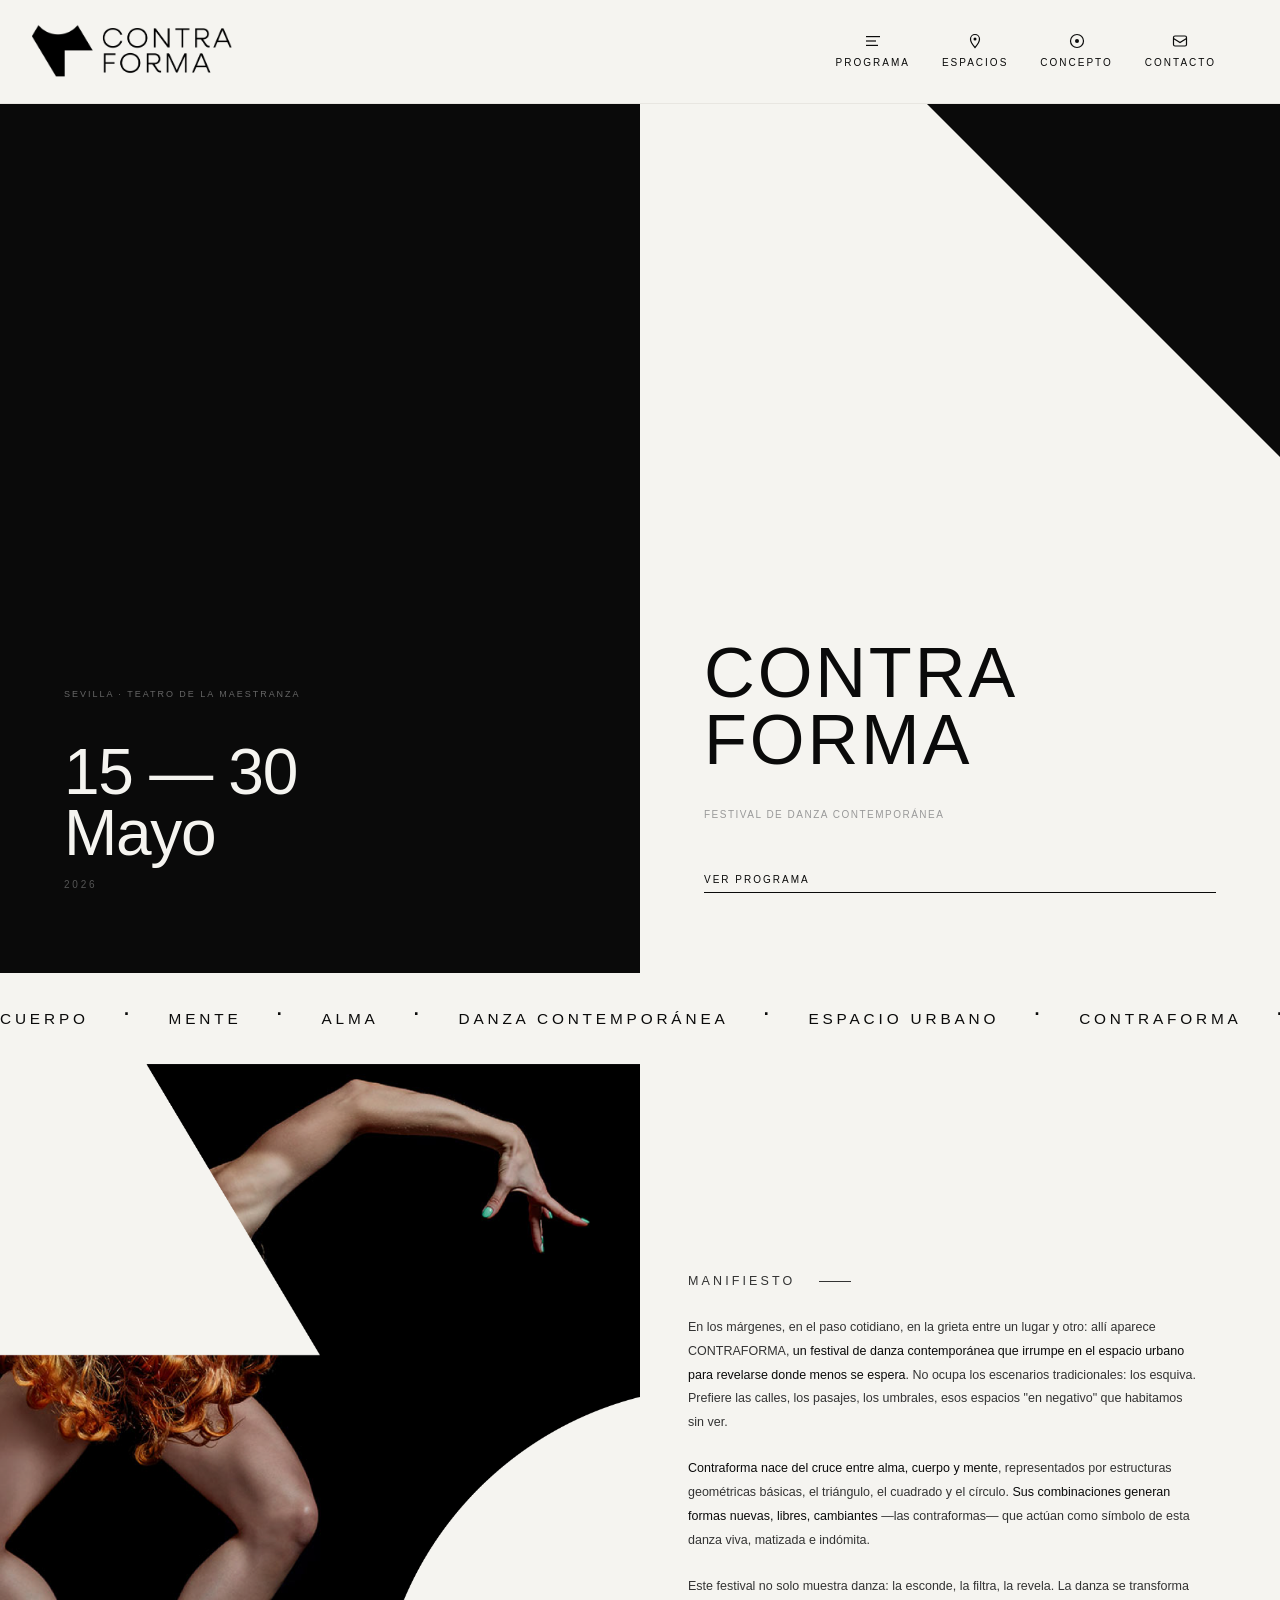
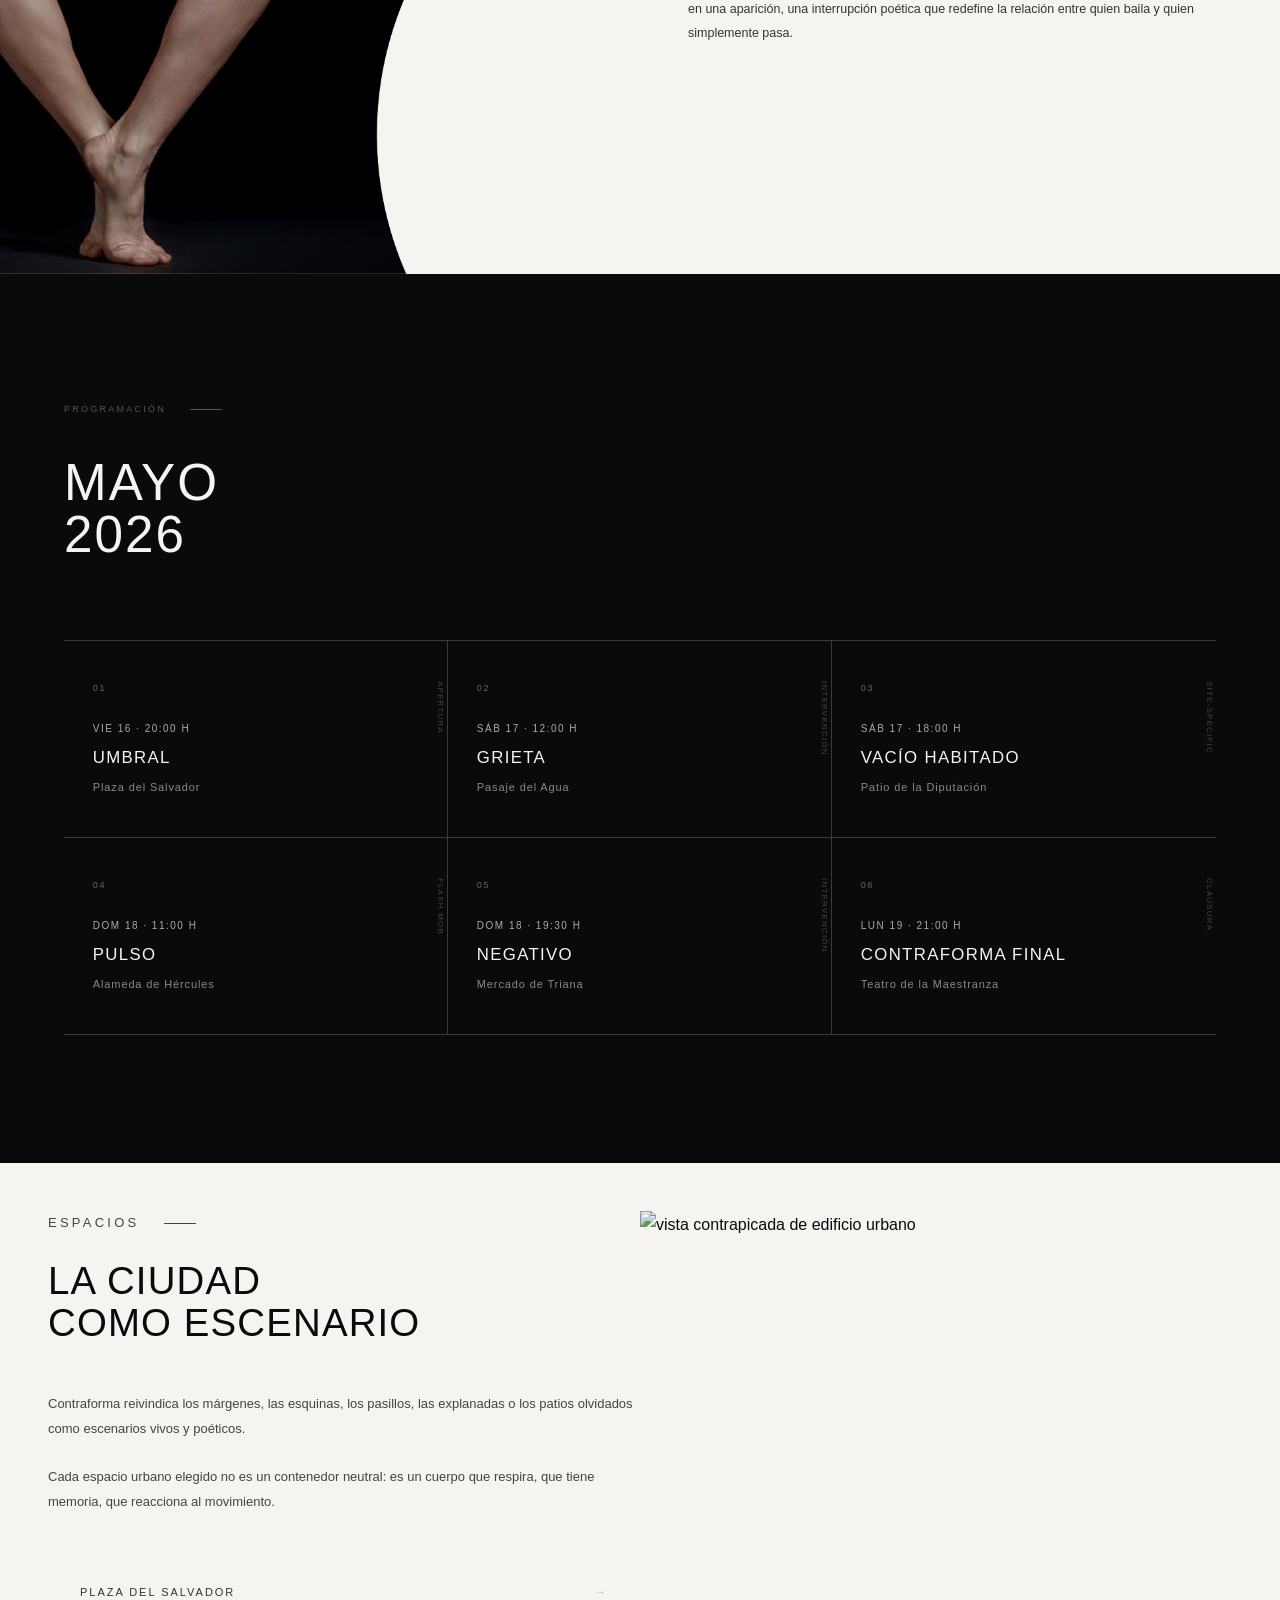
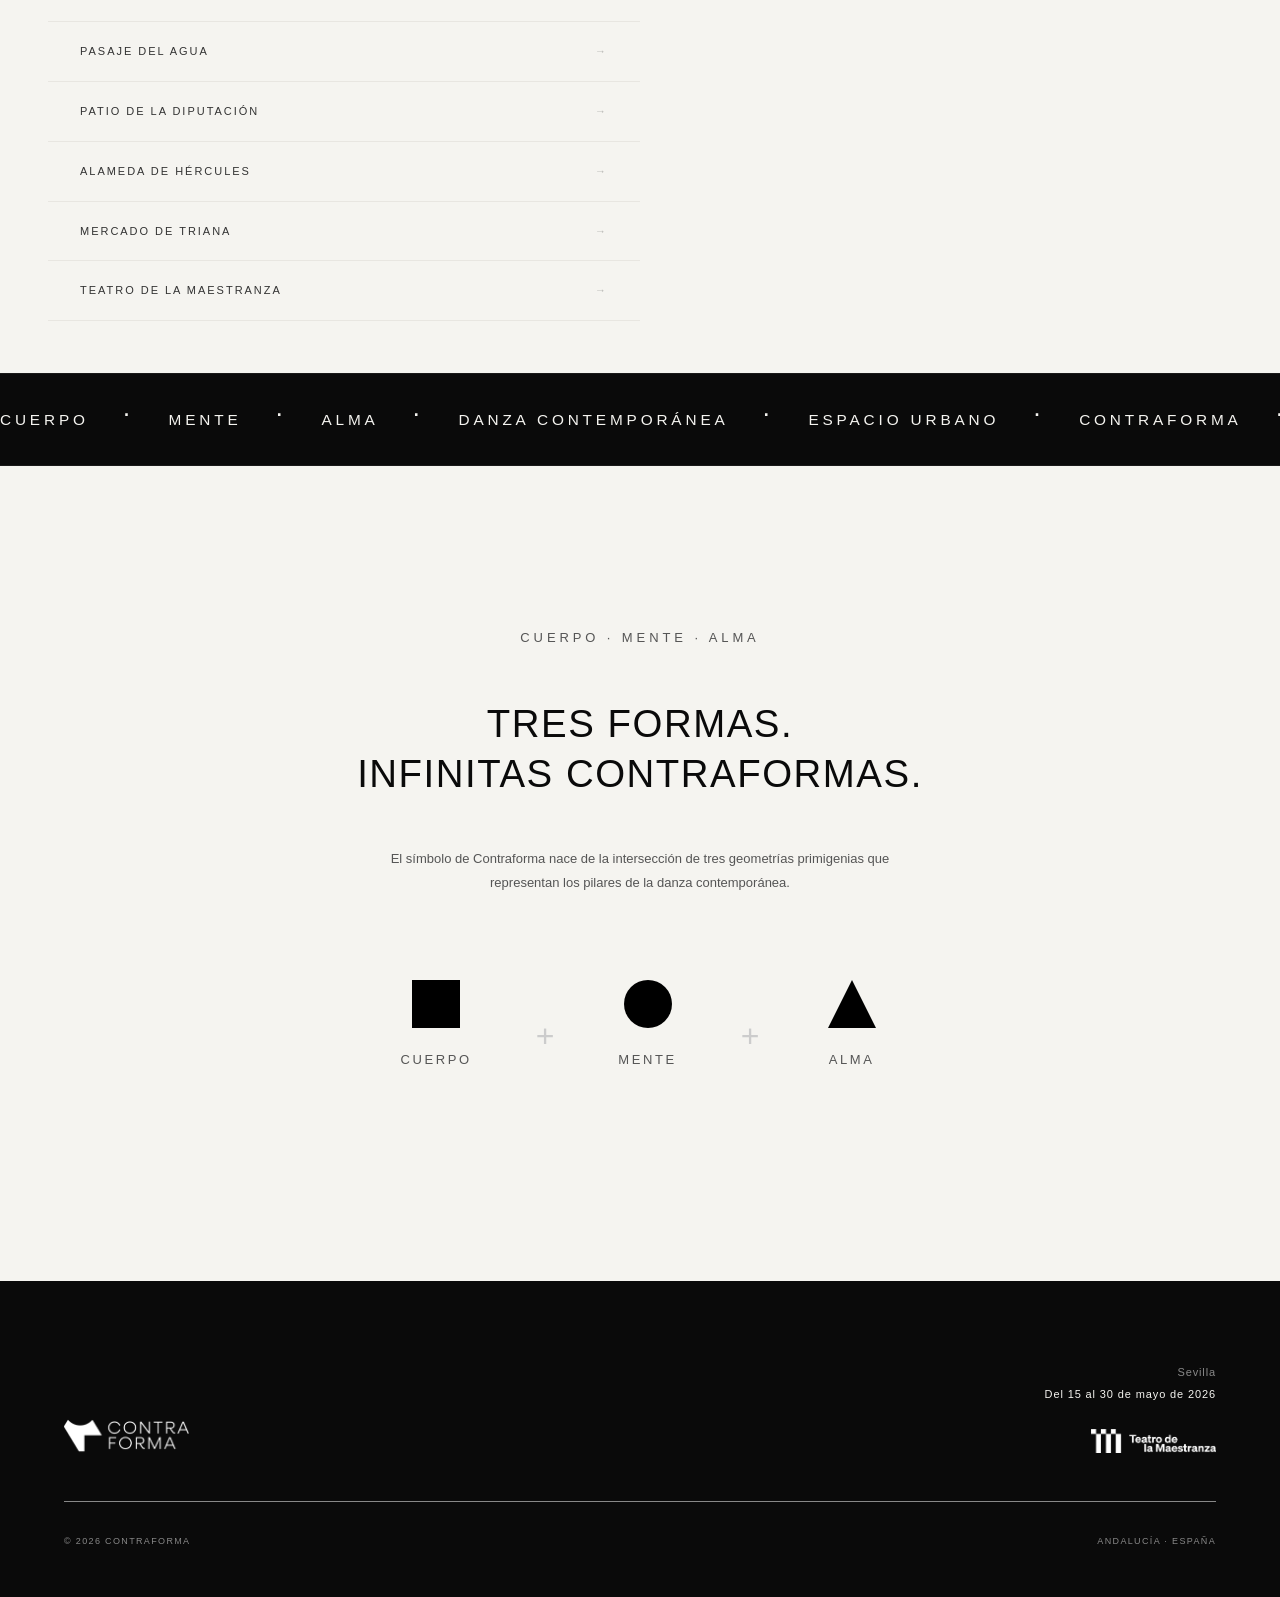
==== index.html @ 3cc225e4 "logo adaptations in nav" ====
<!DOCTYPE html>
<html lang="es">

<head>
  <meta charset="UTF-8">
  <meta name="viewport" content="width=device-width, initial-scale=1.0">
  <title>CONTRAFORMA — Festival de Danza Contemporánea</title>
  <link rel="stylesheet" href="style.css">
  <link rel="stylesheet" href="responsive.css">
</head>

<body>

  <!-- ─── NAV ─────────────────────────────────────────── -->
  <nav id="navbar">
    <div>
      <img class="nav-logo" src="imagen/LOGO_CONTRAFORMA.png" alt="">
    </div>
    <img class="nav-logo-simple" src="imagen/LOGO_CONTRAFORMA_SIMPLE.png" alt="">

    <ul class="nav-links">
      <li><a href="#programa">
          <svg class="nav-icon" width="16" height="16" viewBox="0 0 16 16" fill="none">
            <rect x="1" y="3" width="14" height="1.2" fill="currentColor" />
            <rect x="1" y="7.4" width="10" height="1.2" fill="currentColor" />
            <rect x="1" y="11.8" width="12" height="1.2" fill="currentColor" />
          </svg>
          <span class="nav-label">Programa</span>
        </a></li>
      <li><a href="#espacios">
          <svg class="nav-icon" width="16" height="16" viewBox="0 0 16 16" fill="none">
            <path d="M8 1.5C5.5 1.5 3.5 3.5 3.5 6c0 3.5 4.5 8.5 4.5 8.5S12.5 9.5 12.5 6c0-2.5-2-4.5-4.5-4.5Z"
              stroke="currentColor" stroke-width="1.2" />
            <circle cx="8" cy="6" r="1.5" fill="currentColor" />
          </svg>
          <span class="nav-label">Espacios</span>
        </a></li>
      <li><a href="#concepto">
          <svg class="nav-icon" width="16" height="16" viewBox="0 0 16 16" fill="none">
            <circle cx="8" cy="8" r="6.5" stroke="currentColor" stroke-width="1.2" />
            <circle cx="8" cy="8" r="2" fill="currentColor" />
          </svg>
          <span class="nav-label">Concepto</span>
        </a></li>
      <li><a href="#footer">
          <svg class="nav-icon" width="16" height="16" viewBox="0 0 16 16" fill="none">
            <rect x="1.5" y="3" width="13" height="10" rx="1.5" stroke="currentColor" stroke-width="1.2" />
            <path d="M1.5 5.5l6.5 4 6.5-4" stroke="currentColor" stroke-width="1.2" />
          </svg>
          <span class="nav-label">Contacto</span>
        </a></li>
    </ul>
  </nav>

  <!-- BACK TO TOP -->
  <button id="back-top" onclick="window.scrollTo({top:0,behavior:'smooth'})" aria-label="Volver al inicio">
    <svg width="16" height="16" viewBox="0 0 16 16" fill="none">
      <path d="M8 13V3M3 7l5-5 5 5" stroke="#f5f4f0" stroke-width="1.5" stroke-linecap="round"
        stroke-linejoin="round" />
    </svg>
  </button>

  <!-- ─── HERO ────────────────────────────────────────── -->
  <section class="hero">
    <div class="hero-left">
      <p class="hero-tag">Sevilla · Teatro de la Maestranza</p>
      <p class="hero-date">15 — 30<br>Mayo</p>
      <p class="hero-city">2026</p>
    </div>
    <div class="hero-right">
      <div class="hero-tri"></div>
      <h1 class="hero-title">CONTRA<br>FORMA</h1>
      <p class="hero-subtitle">Festival de danza contemporánea</p>
      <a href="#programa" class="hero-cta">Ver programa</a>
    </div>
  </section>

  <!-- ─── MARQUEE BANNER ───────────────────────────────── -->
  <div class="marquee-banner marquee-banner-white" aria-hidden="true">
    <div class="marquee-track marquee-track-white">
      <span>Cuerpo</span><span class="sep sep-black">·</span>
      <span>Mente</span><span class="sep sep-black">·</span>
      <span>Alma</span><span class="sep sep-black">·</span>
      <span>Danza contemporánea</span><span class="sep sep-black">·</span>
      <span>Espacio urbano</span><span class="sep sep-black">·</span>
      <span>Contraforma</span><span class="sep sep-black">·</span>
      <span>Movimiento</span><span class="sep sep-black">·</span>
      <span>Sevilla 2025</span><span class="sep sep-black">·</span>
      <span>Cuerpo</span><span class="sep sep-black">·</span>
      <span>Mente</span><span class="sep sep-black">·</span>
      <span>Alma</span><span class="sep sep-black">·</span>
      <span>Danza contemporánea</span><span class="sep sep-black">·</span>
      <span>Espacio urbano</span><span class="sep sep-black">·</span>
      <span>Contraforma</span><span class="sep sep-black">·</span>
      <span>Movimiento</span><span class="sep sep-black">·</span>
      <span>Sevilla 2025</span><span class="sep sep-black">·</span>
    </div>
  </div>

  <!-- ─── MANIFIESTO ──────────────────────────────────── -->
  <section class="manifiesto" id="manifiesto">

    <!-- Dancer image: place your PNG here. Black bg disappears via mix-blend-mode:multiply -->
    <div class="manif-photo-col">
      <img src="imagen/BAILARINA_CONTRAFORMA.png" alt="bailarina CONTRAFORMA" />
      <!--
      Replace "dancer.png" with the path to your image file.
      The image must have a pure black background for the blend mode to work correctly.
    -->
    </div>

    <!-- White circle: creates the contraforma negative-space arc -->


    <!-- Text column -->
    <div class="manif-text">
      <p class="section-label">Manifiesto</p>
      <p>En los márgenes, en el paso cotidiano, en la grieta entre un lugar y otro: allí aparece CONTRAFORMA, <strong>un
          festival de danza contemporánea que irrumpe en el espacio urbano para revelarse donde menos se
          espera</strong>. No ocupa los escenarios tradicionales: los esquiva. Prefiere las calles, los pasajes, los
        umbrales, esos espacios "en negativo" que habitamos sin ver.</p>
      <p><strong>Contraforma nace del cruce entre alma, cuerpo y mente</strong>, representados por estructuras
        geométricas básicas, el triángulo, el cuadrado y el círculo. <strong>Sus combinaciones generan formas nuevas,
          libres, cambiantes</strong> —las contraformas— que actúan como símbolo de esta danza viva, matizada e
        indómita.</p>
      <p>Este festival no solo muestra danza: la esconde, la filtra, la revela. La danza se transforma en una aparición,
        una interrupción poética que redefine la relación entre quien baila y quien simplemente pasa.</p>
    </div>

  </section>

  <!-- ─── PROGRAMA ────────────────────────────────────── -->
  <section class="programa" id="programa">
    <p class="section-label">Programación</p>
    <h2>Mayo<br>2026</h2>
    <div class="eventos-grid">

      <div class="evento">
        <p class="evento-num">01</p>
        <p class="evento-hora">Vie 16 · 20:00 h</p>
        <h3 class="evento-titulo">Umbral</h3>
        <p class="evento-lugar">Plaza del Salvador</p>
        <span class="evento-tipo">Apertura</span>
      </div>

      <div class="evento">
        <p class="evento-num">02</p>
        <p class="evento-hora">Sáb 17 · 12:00 h</p>
        <h3 class="evento-titulo">Grieta</h3>
        <p class="evento-lugar">Pasaje del Agua</p>
        <span class="evento-tipo">Intervención</span>
      </div>

      <div class="evento">
        <p class="evento-num">03</p>
        <p class="evento-hora">Sáb 17 · 18:00 h</p>
        <h3 class="evento-titulo">Vacío Habitado</h3>
        <p class="evento-lugar">Patio de la Diputación</p>
        <span class="evento-tipo">Site-specific</span>
      </div>

      <div class="evento">
        <p class="evento-num">04</p>
        <p class="evento-hora">Dom 18 · 11:00 h</p>
        <h3 class="evento-titulo">Pulso</h3>
        <p class="evento-lugar">Alameda de Hércules</p>
        <span class="evento-tipo">Flash mob</span>
      </div>

      <div class="evento">
        <p class="evento-num">05</p>
        <p class="evento-hora">Dom 18 · 19:30 h</p>
        <h3 class="evento-titulo">Negativo</h3>
        <p class="evento-lugar">Mercado de Triana</p>
        <span class="evento-tipo">Intervención</span>
      </div>

      <div class="evento">
        <p class="evento-num">06</p>
        <p class="evento-hora">Lun 19 · 21:00 h</p>
        <h3 class="evento-titulo">Contraforma Final</h3>
        <p class="evento-lugar">Teatro de la Maestranza</p>
        <span class="evento-tipo">Clausura</span>
      </div>

    </div>
  </section>

  <!-- ─── ESPACIOS ─────────────────────────────────────── -->
  <section class="espacios" id="espacios">
    <div class="espacios-text">
      <p class="section-label">Espacios</p>
      <h2>La ciudad<br>como escenario</h2>
      <p>Contraforma reivindica los márgenes, las esquinas, los pasillos, las explanadas o los patios olvidados como
        escenarios vivos y poéticos.</p>
      <p>Cada espacio urbano elegido no es un contenedor neutral: es un cuerpo que respira, que tiene memoria, que
        reacciona al movimiento.</p>
      <ul class="espacios-list">
        <li>Plaza del Salvador</li>
        <li>Pasaje del Agua</li>
        <li>Patio de la Diputación</li>
        <li>Alameda de Hércules</li>
        <li>Mercado de Triana</li>
        <li>Teatro de la Maestranza</li>
      </ul>
    </div>
    <div class="manif-photo-col">
      <img class="espacios-shapes" src="imagen/EDIFICIO_CONTRAFORMA.png" alt="vista contrapicada de edificio urbano">
    </div>
  </section>

  <!-- ─── MARQUEE BANNER ───────────────────────────────── -->
  <div class="marquee-banner" aria-hidden="true">
    <div class="marquee-track">
      <span>Cuerpo</span><span class="sep">·</span>
      <span>Mente</span><span class="sep">·</span>
      <span>Alma</span><span class="sep">·</span>
      <span>Danza contemporánea</span><span class="sep">·</span>
      <span>Espacio urbano</span><span class="sep">·</span>
      <span>Contraforma</span><span class="sep">·</span>
      <span>Movimiento</span><span class="sep">·</span>
      <span>Sevilla 2025</span><span class="sep">·</span>
      <span>Cuerpo</span><span class="sep">·</span>
      <span>Mente</span><span class="sep">·</span>
      <span>Alma</span><span class="sep">·</span>
      <span>Danza contemporánea</span><span class="sep">·</span>
      <span>Espacio urbano</span><span class="sep">·</span>
      <span>Contraforma</span><span class="sep">·</span>
      <span>Movimiento</span><span class="sep">·</span>
      <span>Sevilla 2025</span><span class="sep">·</span>
    </div>
  </div>

  <!-- ─── CONCEPTO ─────────────────────────────────────── -->
  <section class="concepto" id="concepto">
    <p class="concepto-eyebrow">Cuerpo · Mente · Alma</p>
    <h2>Tres formas.<br>Infinitas contraformas.</h2>
    <p>El símbolo de Contraforma nace de la intersección de tres geometrías primigenias que representan los pilares de
      la danza contemporánea.</p>
    <div class="symbols-row">
      <div class="symbol-item">
        <svg width="56" height="56" viewBox="0 0 56 56">
          <rect x="4" y="4" width="48" height="48" />
        </svg>
        <p class="symbol-label">Cuerpo</p>
      </div>
      <div class="sym-op">+</div>
      <div class="symbol-item">
        <svg width="56" height="56" viewBox="0 0 56 56">
          <circle cx="28" cy="28" r="24" />
        </svg>
        <p class="symbol-label">Mente</p>
      </div>
      <div class="sym-op">+</div>
      <div class="symbol-item">
        <svg width="56" height="56" viewBox="0 0 56 56">
          <polygon points="28,4 52,52 4,52" />
        </svg>
        <p class="symbol-label">Alma</p>
      </div>


    </div>
  </section>

  <!-- ─── FOOTER ────────────────────────────────────────── -->
  <footer id="footer">
    <div class="footer-top">

      <!-- CONTRAFORMA logo (white version) -->
      <img class="footer-logo-contraforma" src="imagen/LOGO_CONTRAFORMA_WHITE.png"
        alt="Logotipo de Contraforma sin descriptor">

      <div style="display:flex; flex-direction:column; align-items:flex-end; gap:1.5rem;">
        <div class="footer-info">
          <strong>Sevilla</strong><br>
          Del 15 al 30 de mayo de 2026
        </div>
        <!-- Teatro de la Maestranza logo -->
        <img class="footer-logo-maestranza" src="imagen/LOGO_MAESTRANZA_WHITE.png"
          alt="Logotipo del Real Teatro de la Maestranza">
      </div>

    </div>
    <div class="footer-bottom">
      <span>© 2026 Contraforma</span>
      <span>Andalucía · España</span>
    </div>
  </footer>

  <!-- ─── JS ─────────────────────────────────────────────── -->
  <script>
    // Nav compact on scroll down, expand on scroll up
    const nav = document.querySelector('nav');
    const backTop = document.getElementById('back-top');
    const THRESHOLD = 300;
    let lastY = 0;

    window.addEventListener('scroll', () => {
      const y = window.scrollY;
      if (y > THRESHOLD && y > lastY) {
        nav.classList.add('compact');
      } else if (y < lastY) {
        nav.classList.remove('compact');
      }
      y > THRESHOLD ? backTop.classList.add('visible') : backTop.classList.remove('visible');
      lastY = y;
    });

    // Scroll fade-in for events, list items and symbols
    const obs = new IntersectionObserver(entries => {
      entries.forEach(e => {
        if (e.isIntersecting) {
          e.target.style.opacity = '1';
          e.target.style.transform = 'translateY(0)';
        }
      });
    }, { threshold: 0.08 });

    document.querySelectorAll('.evento, .espacios-list li, .symbol-item').forEach(el => {
      el.style.opacity = '0';
      el.style.transform = 'translateY(14px)';
      el.style.transition = 'opacity 0.6s ease, transform 0.6s ease';
      obs.observe(el);
    });
  </script>

</body>

</html>
---- style.css ----
*,
*::before,
*::after {
  margin: 0;
  padding: 0;
  box-sizing: border-box;
}

:root {
  --black: #0a0a0a;
  --white: #f5f4f0;
  --mid: #e8e6e1;
  --gray: #999;
}

html {
  scroll-behavior: smooth;
}

body {
  background: var(--white);
  color: var(--black);
  font-family: 'Montserrat', sans-serif;
  font-weight: 300;
  line-height: 1.7;
  overflow-x: hidden;
}

/* ─── NAV ─────────────────────────────────────────── */
nav {
  position: fixed;
  top: 0;
  left: 0;
  right: 0;
  z-index: 100;
  display: flex;
  justify-content: space-between;
  align-items: center;
  padding: 1.5rem 4rem 1.5rem 2rem;
  background: var(--white);
  border-bottom: 1px solid var(--mid);
}

.nav-logo {
  display: flex;
  align-items: center;
  width: 200px;
}

.nav-logo-simple {
  display: none;
}

.nav-logo-vertical {
  display: none;
}

.nav-links {
  display: flex;
  gap: 2rem;
  list-style: none;
}

.nav-links a {
  display: flex;
  flex-direction: column;
  align-items: center;
  gap: 5px;
  font-size: 10px;
  letter-spacing: 0.2em;
  text-decoration: none;
  color: var(--black);
  text-transform: uppercase;
  transition: transform 0.3s ease, box-shadow 0.3s ease;
}

.nav-links a:hover {
  opacity: 0.4;
  transform: translateY(-2px);
}

.nav-icon {
  display: block;
  flex-shrink: 0;
}

.nav-label {
  display: block;
  overflow: hidden;
  max-height: 20px;
  opacity: 1;
  transition: max-height 0.35s ease, opacity 0.25s ease;
}

nav.compact .nav-label {
  max-height: 0;
  opacity: 0;
}

/* ─── BACK TO TOP ─────────────────────────────────── */
#back-top {
  position: fixed;
  bottom: 2.5rem;
  right: 2.5rem;
  width: 44px;
  height: 44px;
  background: var(--black);
  border: none;
  border-radius: 50%;
  display: flex;
  align-items: center;
  justify-content: center;
  cursor: pointer;
  z-index: 200;
  opacity: 0;
  pointer-events: none;
  transform: translateY(10px);
  transition: opacity 0.3s ease, transform 0.3s ease;
}

#back-top.visible {
  opacity: 1;
  pointer-events: all;
  transform: translateY(0);
}

#back-top:hover {
  opacity: 0.75;
}

/* ─── HERO ────────────────────────────────────────── */
.hero {
  height: 100vh;
  display: grid;
  grid-template-columns: 1fr 1fr;
  overflow: hidden;
  margin-top: 73px;
}

.hero-left {
  background: var(--black);
  display: flex;
  flex-direction: column;
  justify-content: flex-end;
  padding: 5rem 4rem;
}

.hero-right {
  background: var(--white);
  display: flex;
  flex-direction: column;
  justify-content: flex-end;
  padding: 5rem 4rem;
  position: relative;
  overflow: hidden;
}

.hero-tri {
  position: absolute;
  top: 0;
  right: 0;
  width: 0;
  height: 0;
  border-style: solid;
  border-width: 0 30vw 30vw 0;
  border-color: transparent var(--black) transparent transparent;
}

.hero-tag {
  font-size: 9px;
  letter-spacing: 0.22em;
  text-transform: uppercase;
  color: #666;
  margin-bottom: 2.5rem;
}

.hero-date {
  font-size: clamp(2.8rem, 5vw, 5.5rem);
  font-weight: 300;
  letter-spacing: -0.02em;
  line-height: 0.95;
  color: var(--white);
  margin-bottom: 0.75rem;
}

.hero-city {
  font-size: 10px;
  letter-spacing: 0.28em;
  text-transform: uppercase;
  color: #555;
}

.hero-title {
  font-size: clamp(3rem, 5.5vw, 6rem);
  font-weight: 300;
  letter-spacing: 0.04em;
  line-height: 0.95;
  text-transform: uppercase;
  margin-bottom: 2rem;
  position: relative;
  z-index: 2;
}

.hero-subtitle {
  font-size: 10px;
  letter-spacing: 0.15em;
  text-transform: uppercase;
  color: var(--gray);
  margin-bottom: 3rem;
  position: relative;
  z-index: 2;
}

.hero-cta {
  display: inline-block;
  font-size: 10px;
  letter-spacing: 0.2em;
  text-transform: uppercase;
  text-decoration: none;
  color: var(--black);
  border-bottom: 1px solid var(--black);
  padding-bottom: 4px;
  transition: opacity 0.3s;
  position: relative;
  z-index: 2;
}

.hero-cta:hover {
  opacity: 0.4;
}

/* ─── MANIFIESTO ──────────────────────────────────── */
.manifiesto {
  position: relative;
  background: var(--white);
  overflow: hidden;
  min-height: 90vh;
  display: grid;
  grid-template-columns: 1fr 1fr;
  align-items: stretch;
}

.manif-photo-col img {
  width: 100%;
  height: 100%;
  object-fit: cover;
  object-position: center center;
  mix-blend-mode: multiply;
  display: block;
}

.manif-circle {
  position: absolute;
  --r: 38vw;
  width: calc(var(--r) * 2);
  height: calc(var(--r) * 2);
  border-radius: 50%;
  background: var(--white);
  top: 50%;
  left: calc(50% - var(--r) * 0.55);
  transform: translateY(-50%);
  z-index: 2;
  pointer-events: none;
}

.manif-text {
  position: relative;
  z-index: 5;
  display: flex;
  flex-direction: column;
  justify-content: center;
  padding: 7rem 5rem 7rem 3rem;
}

.section-label {
  font-size: 9px;
  letter-spacing: 0.25em;
  text-transform: uppercase;
  color: var(--gray);
  margin-bottom: 2.5rem;
  display: flex;
  align-items: center;
  gap: 1.5rem;
}

.section-label::after {
  content: '';
  display: block;
  width: 2rem;
  height: 1px;
  background: currentColor;
}

.manif-text p {
  font-size: 12.5px;
  line-height: 1.9;
  color: #333;
  margin-bottom: 1.4rem;
}

.manif-text strong {
  font-weight: 500;
  color: var(--black);
}

/* ─── PROGRAMA ────────────────────────────────────── */
.programa {
  background: var(--black);
  color: var(--white);
  padding: 8rem 4rem;
}

.programa .section-label {
  color: #555;
}

.programa h2 {
  font-size: clamp(2rem, 4vw, 4rem);
  font-weight: 300;
  letter-spacing: 0.04em;
  text-transform: uppercase;
  margin-bottom: 5rem;
  line-height: 1;
}

.eventos-grid {
  display: grid;
  grid-template-columns: repeat(3, 1fr);
  border-top: 1px solid #3a3a3a;
}

.evento {
  padding: 2.5rem 2.5rem 2.5rem 1.8rem;
  border-bottom: 1px solid #3a3a3a;
  border-right: 1px solid #3a3a3a;
  position: relative;
  transition: background 0.4s;
  cursor: default;
}

.evento:nth-child(3n) {
  border-right: none;
}

.evento:hover {
  background: #111;
}

.evento-num {
  font-size: 9px;
  letter-spacing: 0.2em;
  color: #666;
  margin-bottom: 1.5rem;
}

.evento-hora {
  font-size: 10px;
  letter-spacing: 0.15em;
  color: #aaa;
  margin-bottom: 0.6rem;
  text-transform: uppercase;
}

.evento-titulo {
  font-size: 1.05rem;
  font-weight: 500;
  letter-spacing: 0.08em;
  margin-bottom: 0.6rem;
  text-transform: uppercase;
  line-height: 1.3;
  color: #f5f4f0;
}

.evento-lugar {
  font-size: 11px;
  color: #888;
  letter-spacing: 0.08em;
}

.evento-tipo {
  position: absolute;
  top: 2.5rem;
  right: 0;
  font-size: 8px;
  letter-spacing: 0.15em;
  text-transform: uppercase;
  color: #444;
  writing-mode: vertical-rl;
}

/* ─── ESPACIOS ────────────────────────────────────── */
.espacios {
  padding: 3rem;
  position: relative;
  background: var(--white);
  overflow: hidden;
  min-height: 90vh;
  display: grid;
  grid-template-columns: 1fr 1fr;
  align-items: stretch;
}

.espacios-text h2 {
  font-size: clamp(2rem, 3vw, 3.5rem);
  font-weight: 300;
  letter-spacing: 0.03em;
  text-transform: uppercase;
  line-height: 1.1;
  margin-bottom: 3rem;
}

.espacios-text p {
  font-size: 13px;
  line-height: 1.9;
  color: #444;
  margin-bottom: 1.5rem;
}

.espacios-list {
  list-style: none;
  margin-top: 3rem;
}

.espacios-list li {
  font-size: 11px;
  letter-spacing: 0.18em;
  text-transform: uppercase;
  padding: 1.25rem 2rem;
  border-bottom: 1px solid var(--mid);
  display: flex;
  justify-content: space-between;
  align-items: center;
  color: #333;
}

.espacios-list li::after {
  content: '→';
  opacity: 0.3;
}

.espacios-shapes img {
  width: 100%;
  height: 100%;
  object-fit: cover;
  object-position: center center;
  mix-blend-mode: multiply;
  display: block;
}

/* ─── MARQUEE BANNER ──────────────────────────────── */
.marquee-banner {
  background: var(--black);
  padding: 2rem 0;
  overflow: hidden;
  white-space: nowrap;
  border-top: 1px solid #1a1a1a;
  border-bottom: 1px solid #1a1a1a;
}

.marquee-track {
  display: inline-flex;
  animation: marquee-scroll 22s linear infinite;
}

.marquee-track span {
  font-size: clamp(0.85rem, 1.2vw, 1.1rem);
  font-weight: 300;
  letter-spacing: 0.25em;
  text-transform: uppercase;
  color: var(--white);
}

.marquee-track .sep {
  font-size: clamp(1rem, 1.4vw, 1.3rem);
  font-weight: 700;
  color: var(--white);
  padding: 0 2.2rem;
  line-height: 1;
}

.marquee-track .sep-black {

  color: var(--black);
}

.marquee-track span em {
  font-style: normal;
  color: #444;
  padding-right: 4rem;
}

.marquee-banner-white {

  background-color: #f5f4f0;
  border: none;
}

.marquee-track-white span {

  color: var(--black);
}


@keyframes marquee-scroll {
  from {
    transform: translateX(0);
  }

  to {
    transform: translateX(-50%);
  }
}

/* ─── CONCEPTO ────────────────────────────────────── */
.concepto {
  background: var(--white);
  text-align: center;
  padding: 10rem 6rem;
}

.concepto-eyebrow {
  font-size: 9px;
  letter-spacing: 0.3em;
  text-transform: uppercase;
  color: var(--gray);
}

.concepto h2 {
  font-size: clamp(1.5rem, 3vw, 3rem);
  font-weight: 300;
  letter-spacing: 0.04em;
  line-height: 1.3;
  text-transform: uppercase;
  margin-bottom: 3rem;
  max-width: 800px;
  margin-left: auto;
  margin-right: auto;
}

.concepto p {
  font-size: 13px;
  line-height: 1.9;
  color: #555;
  max-width: 540px;
  margin: 0 auto 2rem;
  margin-bottom: 3rem;
}

.symbols-row {
  display: flex;
  justify-content: center;
  gap: 4rem;
  margin-top: 5rem;
  align-items: center;
}

.symbol-item {
  text-align: center;
}

.symbol-item svg {
  display: block;
  margin: 0 auto 1rem;
}

.symbol-label {
  font-size: 9px;
  letter-spacing: 0.2em;
  text-transform: uppercase;
  color: var(--gray);
}

.sym-op {
  font-size: 2rem;
  color: #ccc;
  line-height: 1;
  padding-bottom: 1.5rem;
}

/* ─── FOOTER ──────────────────────────────────────── */
footer {
  background: var(--black);
  color: var(--white);
  padding: 5rem 4rem 3rem;
}

.footer-top {
  display: flex;
  justify-content: space-between;
  align-items: flex-end;
  padding-bottom: 3rem;
  border-bottom: 0.25px solid #888;
  margin-bottom: 2rem;
}

.footer-bottom {
  display: flex;
  justify-content: space-between;
  align-items: center;
  font-size: 9px;
  letter-spacing: 0.15em;
  color: #888;
  text-transform: uppercase;
}

.footer-info {
  text-align: right;
  font-size: 11px;
  color: var(--white);
  letter-spacing: 0.08em;
  line-height: 2;
}

.footer-info strong {
  color: #888;
  font-weight: 400;
}

.footer-logo-maestranza,
.footer-logo-contraforma {

  width: 125px;
}
---- responsive.css ----
/* ================================================================
   ANCHO MÍNIMO GLOBAL
   ================================================================ */
body {
    min-width: 320px;
}


/* ================================================================
   PORTÁTIL  max-width: 1024px
   ================================================================ */
@media (max-width: 1024px) {


    nav {
        padding: 1.2rem 2.5rem;
    }

    .nav-logo {
        width: 160px;
    }

    .nav-links {
        gap: 1.5rem;
    }

    .hero {
        margin-top: 62px;
    }


    .hero-left,
    .hero-right {
        padding: 3.5rem 2.5rem;
    }

    .hero-tri {
        border-width: 0 22vw 22vw 0;
    }

    .manif-text {
        padding: 5rem 3rem 5rem 2rem;
    }

    .programa {
        padding: 6rem 2.5rem;
    }

    .espacios {
        padding: 2rem;
    }

    .espacios-text {
        padding: 4rem 2.5rem 4rem 0.5rem;
    }

    .concepto {
        padding: 7rem 4rem;
    }

    footer {
        padding: 4rem 2.5rem 2.5rem;
    }

    .footer-logo-maestranza,
    .footer-logo-contraforma {
        width: 100px;
    }
}


/* ================================================================
   TABLET  max-width: 768px
   ================================================================ */
@media (max-width: 768px) {

    .nav-label {
        max-height: 0 !important;
        opacity: 0 !important;
    }

    /* Nav centrada: logo arriba, iconos abajo */
    nav {
        flex-direction: column;
        align-items: center;
        padding: 0.3rem;
        padding-bottom: 20px;
        gap: 0.75rem;
    }


    .nav-logo-simple {
        width: 40px;
        display: block;
        margin: 5px;

    }

    .nav-logo {
        width: 140px;
        display: none;
    }

    .nav-links {
        padding-top: 0.5rem;
        gap: 1.8rem;
        justify-content: center;
        width: 100%;
    }

    .nav-links a {
        gap: 0;
    }



    .hero {
        grid-template-columns: 1fr;
        grid-template-rows: 1fr 1fr;
        margin-top: 96px;
        height: calc(100vh - 96px);
    }

    .hero-left {
        padding: 2.5rem 2rem;
    }

    .hero-right {
        padding: 2.5rem 2rem;
    }

    .hero-tri {
        border-width: 0 50vw 20vw 0;
    }

    .hero-date {
        font-size: clamp(2rem, 8vw, 3.5rem);
    }

    .hero-title {
        font-size: clamp(2.2rem, 8vw, 3.8rem);
        margin-bottom: 1.2rem;
    }

    .marquee-banner-white {
        padding: 1.2rem 0;
    }

    .manifiesto {
        grid-template-columns: 1fr;
        min-height: auto;
    }

    .manif-photo-col {
        height: 55vw;
        min-height: 260px;
    }

    .manif-photo-col .parallax-img,
    .manif-photo-col img {
        position: relative;
        top: auto;
        height: 100%;
    }

    .manif-text {
        padding: 3.5rem 2rem;
    }

    .manif-text p {
        font-size: 13px;
    }

    .programa {
        padding: 5rem 2rem;
    }

    .eventos-grid {
        grid-template-columns: repeat(2, 1fr);
    }

    .evento:nth-child(3n) {
        border-right: 1px solid #3a3a3a;
    }

    .evento:nth-child(2n) {
        border-right: none;
    }

    .espacios {
        grid-template-columns: 1fr;
        padding: 0;
        min-height: auto;
    }

    .espacios-text {
        padding: 3.5rem 2rem 2rem;
        order: 1;
    }

    .espacios-photo-col {
        order: 2;
        height: 55vw;
        min-height: 260px;
    }

    .espacios-photo-col .parallax-img,
    .espacios-photo-col img {
        position: relative;
        top: auto;
        height: 100%;
    }

    .concepto {
        padding: 5rem 2rem;
    }

    .symbols-row {
        gap: 1.5rem;
        flex-wrap: wrap;
        justify-content: center;
    }

    .sym-op {
        padding-bottom: 0.5rem;
    }
}

/* ================================================================
   MÓVIL  max-width: 480px
   ================================================================ */
@media (max-width: 480px) {

    nav {
        flex-direction: row;
        padding: 0.9rem 1rem;
        padding-right: 0rem;
    }



    .nav-logo-simple {
        width: 40px;
        display: block;
        margin: 5px;

    }

    .nav-logo-vertical {
        width: 140px;
        display: none;
    }

    .nav-links {
        gap: 0.1rem;
        min-width: 0;
        padding-top: 0;
        justify-content: flex-end;
    }

    .nav-links a {
        letter-spacing: 0;
    }

    .nav-icon {
        width: 15px;
        height: 15px;
    }

    /* Hero */
    .hero {

        height: auto;
        min-height: calc(100vh - 55px);
        margin-top: 55px;
    }

    .hero-left {
        padding: 2rem 1.5rem;
        min-height: 45vw;
    }

    .hero-right {
        padding: 2rem 1.5rem;
        min-height: 45vw;
    }

    .hero-tri {
        border-width: 0 60vw 24vw 0;
    }

    .hero-date {
        font-size: clamp(1.8rem, 10vw, 2.8rem);
    }

    .hero-title {
        font-size: clamp(2rem, 11vw, 3rem);
        margin-bottom: 1rem;
    }

    .hero-tag,
    .hero-city {
        font-size: 8px;
    }

    .hero-subtitle {
        font-size: 8px;
        margin-bottom: 1.5rem;
    }

    .hero-cta {
        font-size: 9px;
    }

    /* Manifiesto */
    .manif-photo-col {
        height: 70vw;
        min-height: 200px;
    }

    .manif-text {
        padding: 2.5rem 1.5rem;
    }

    .manif-text p {
        font-size: 12px;
    }

    /* Programa: 1 columna */
    .programa {
        padding: 3.5rem 1.5rem;
    }

    .programa h2 {
        margin-bottom: 3rem;
    }

    .eventos-grid {
        grid-template-columns: 1fr;
    }

    .evento {
        border-right: none !important;
        padding: 2rem 1.5rem;
    }

    .evento-tipo {
        display: none;
    }

    /* Espacios */
    .espacios-text {
        padding: 2.5rem 1.5rem 1.5rem;
    }

    .espacios-photo-col {
        height: 70vw;
        min-height: 200px;
    }

    .espacios-list li {
        padding: 1rem 0.5rem;
        font-size: 10px;
    }

    /* Marquee */
    .marquee-banner {
        padding: 1rem 0;
    }

    .marquee-track span {
        font-size: 0.75rem;
        letter-spacing: 0.15em;
    }

    .marquee-track .sep {
        padding: 0 1rem;
        font-size: 0.85rem;
    }

    .marquee-track {
        animation-duration: 14s;
    }

    /* Concepto */
    .concepto {
        padding: 4rem 1.5rem;
    }

    .concepto h2 {
        font-size: clamp(1.2rem, 6vw, 1.8rem);
        margin-bottom: 2rem;
    }

    .symbols-row {
        gap: 1rem;
        margin-top: 3rem;
    }

    .symbol-item svg {
        width: 40px;
        height: 40px;
    }

    .sym-op {
        font-size: 1.4rem;
    }

    /* Footer móvil */
    footer {
        padding: 3rem 1.5rem 2rem;
    }

    .footer-top {
        flex-direction: column;
        align-items: center;
        gap: 1.5rem;
    }

    .footer-top>div {
        align-items: center !important;
        width: 100%;
    }

    .footer-info {
        text-align: center;
        font-size: 10px;
    }

    .footer-logo-contraforma,
    .footer-logo-maestranza {
        display: block;
        width: 90px;
        margin: 0 auto;
    }


}
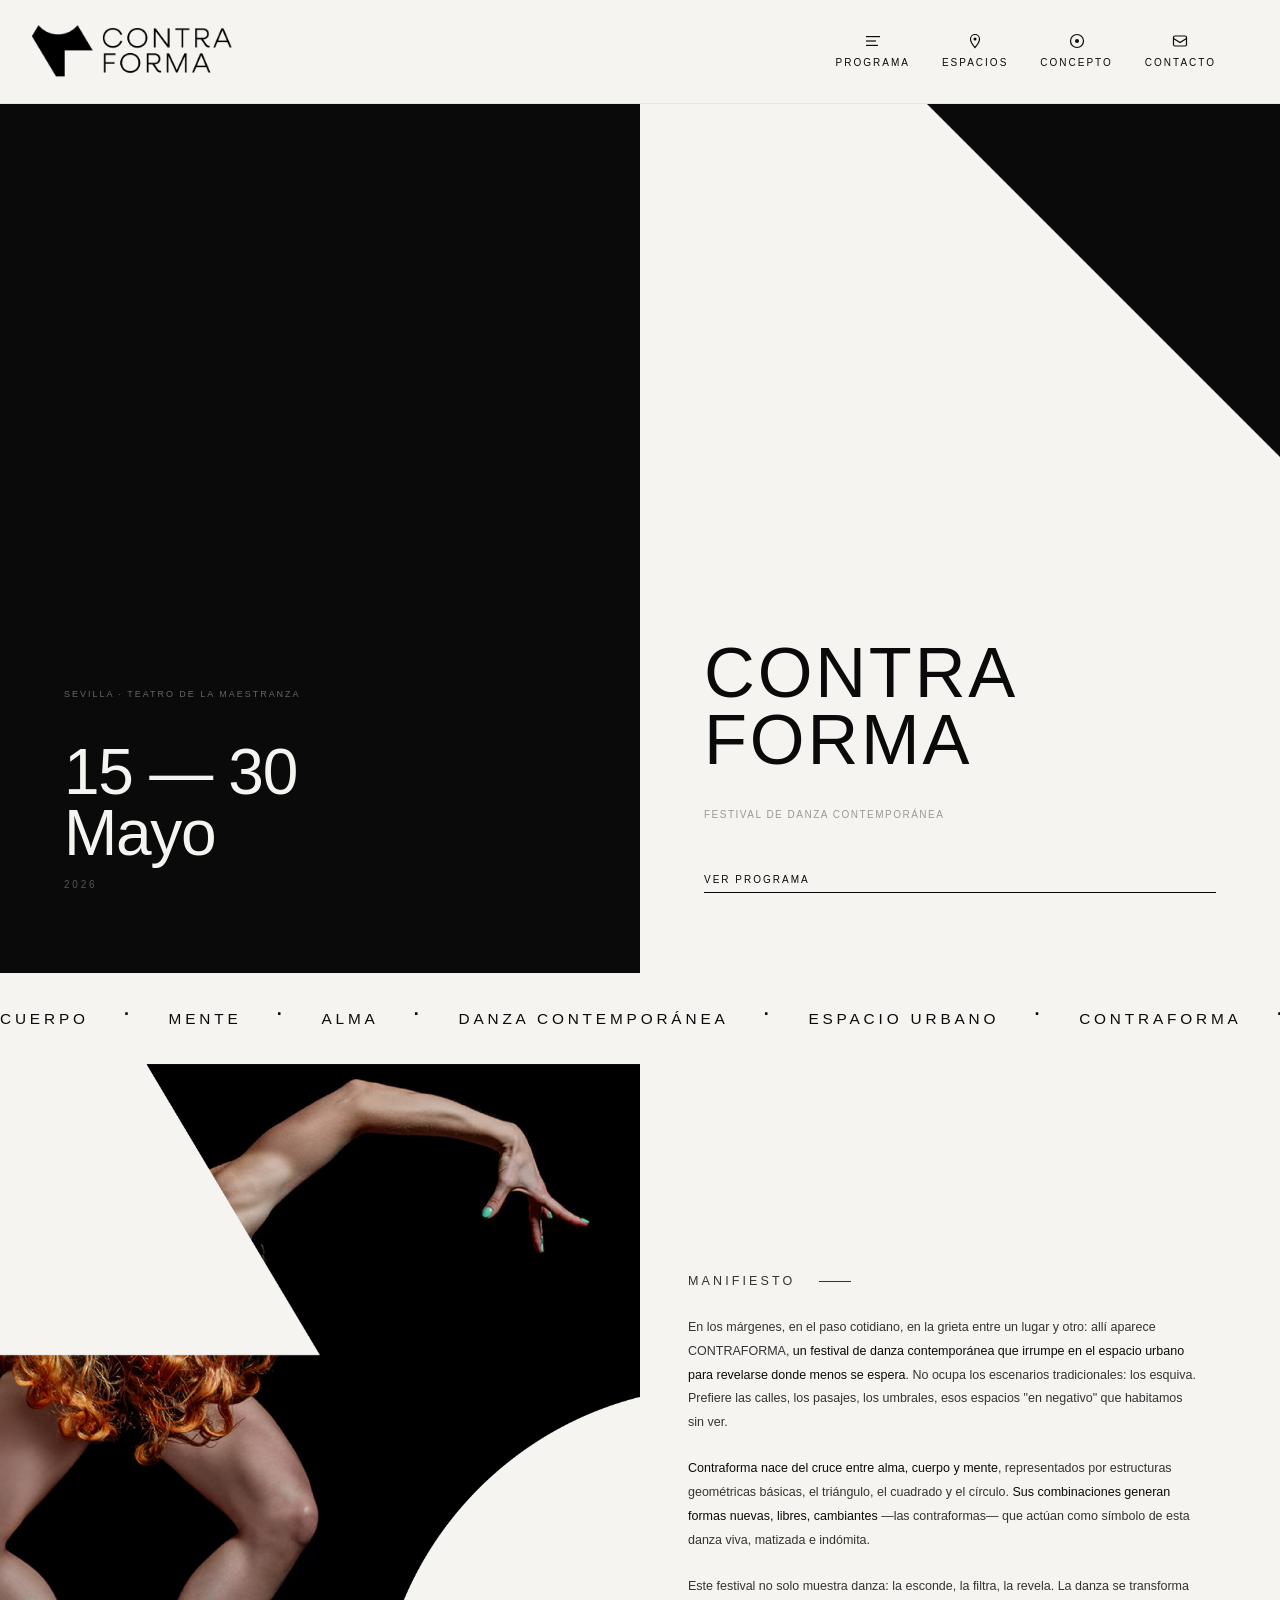
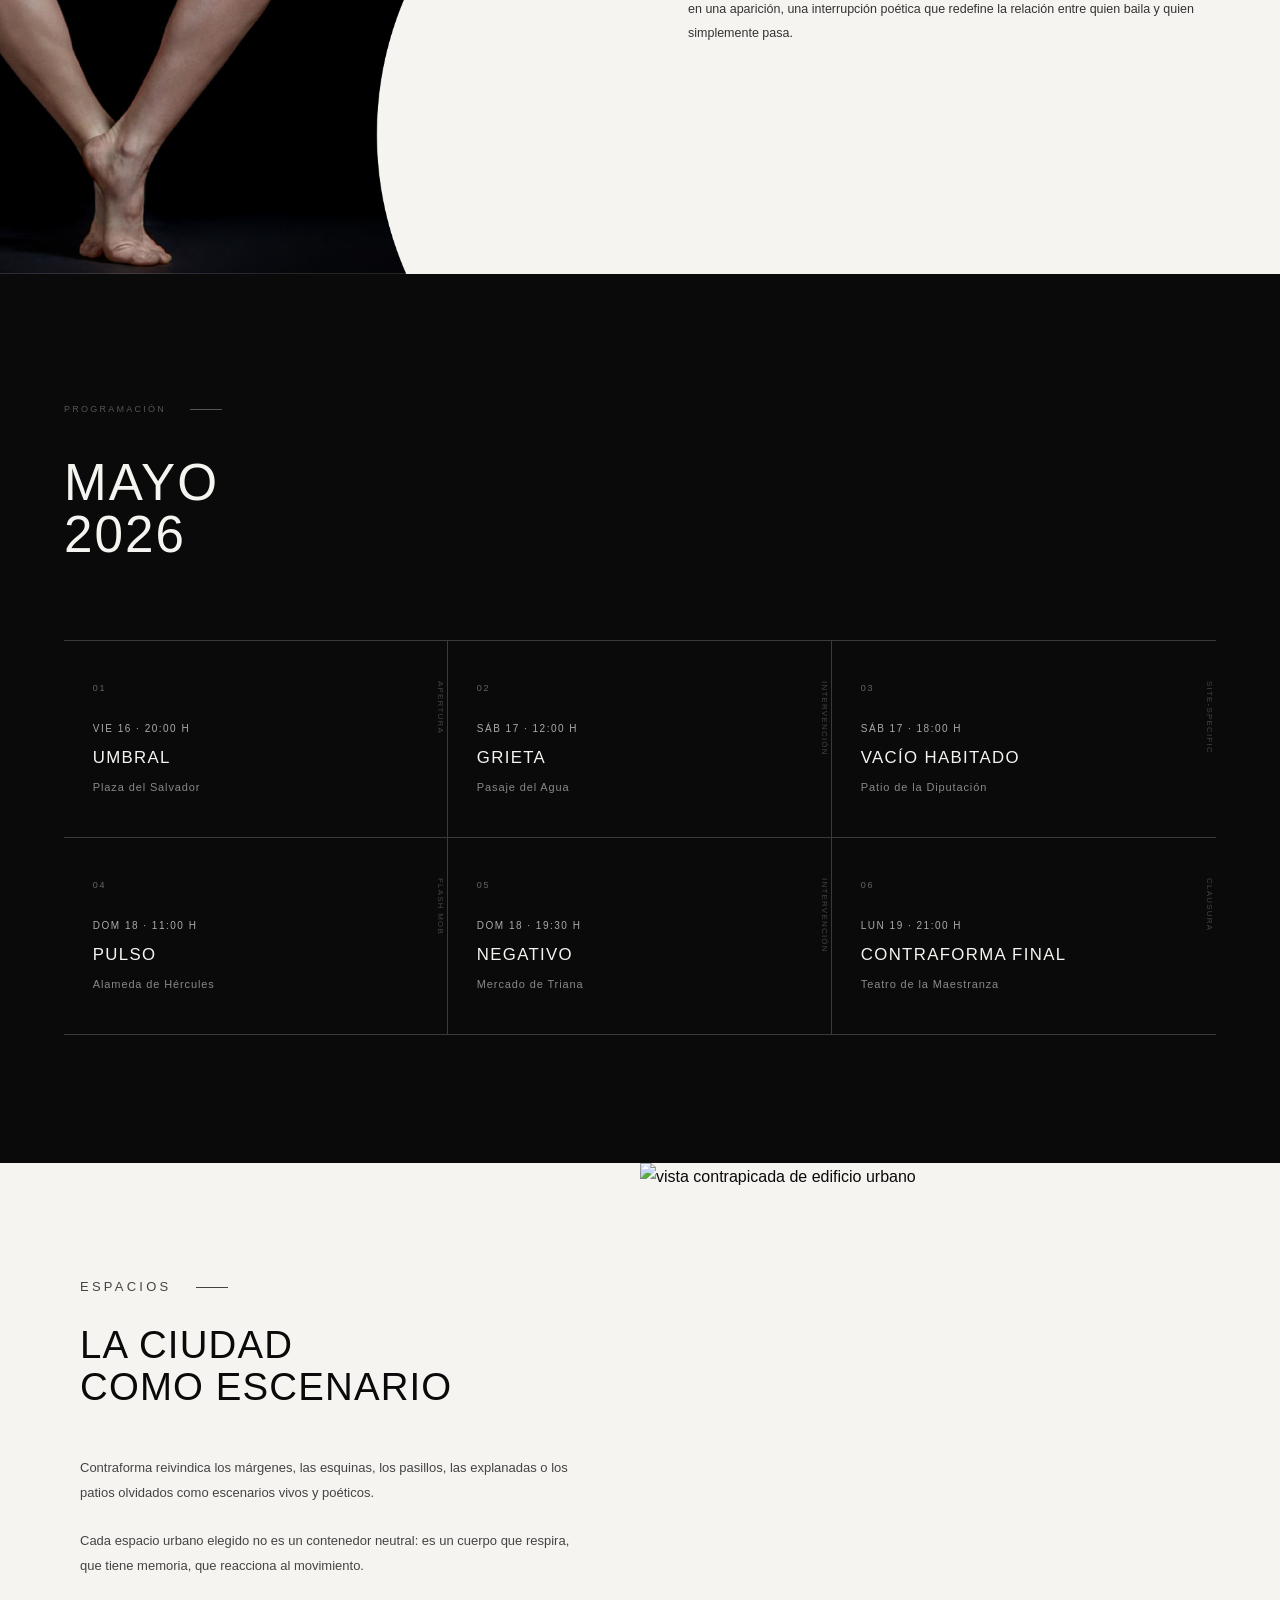
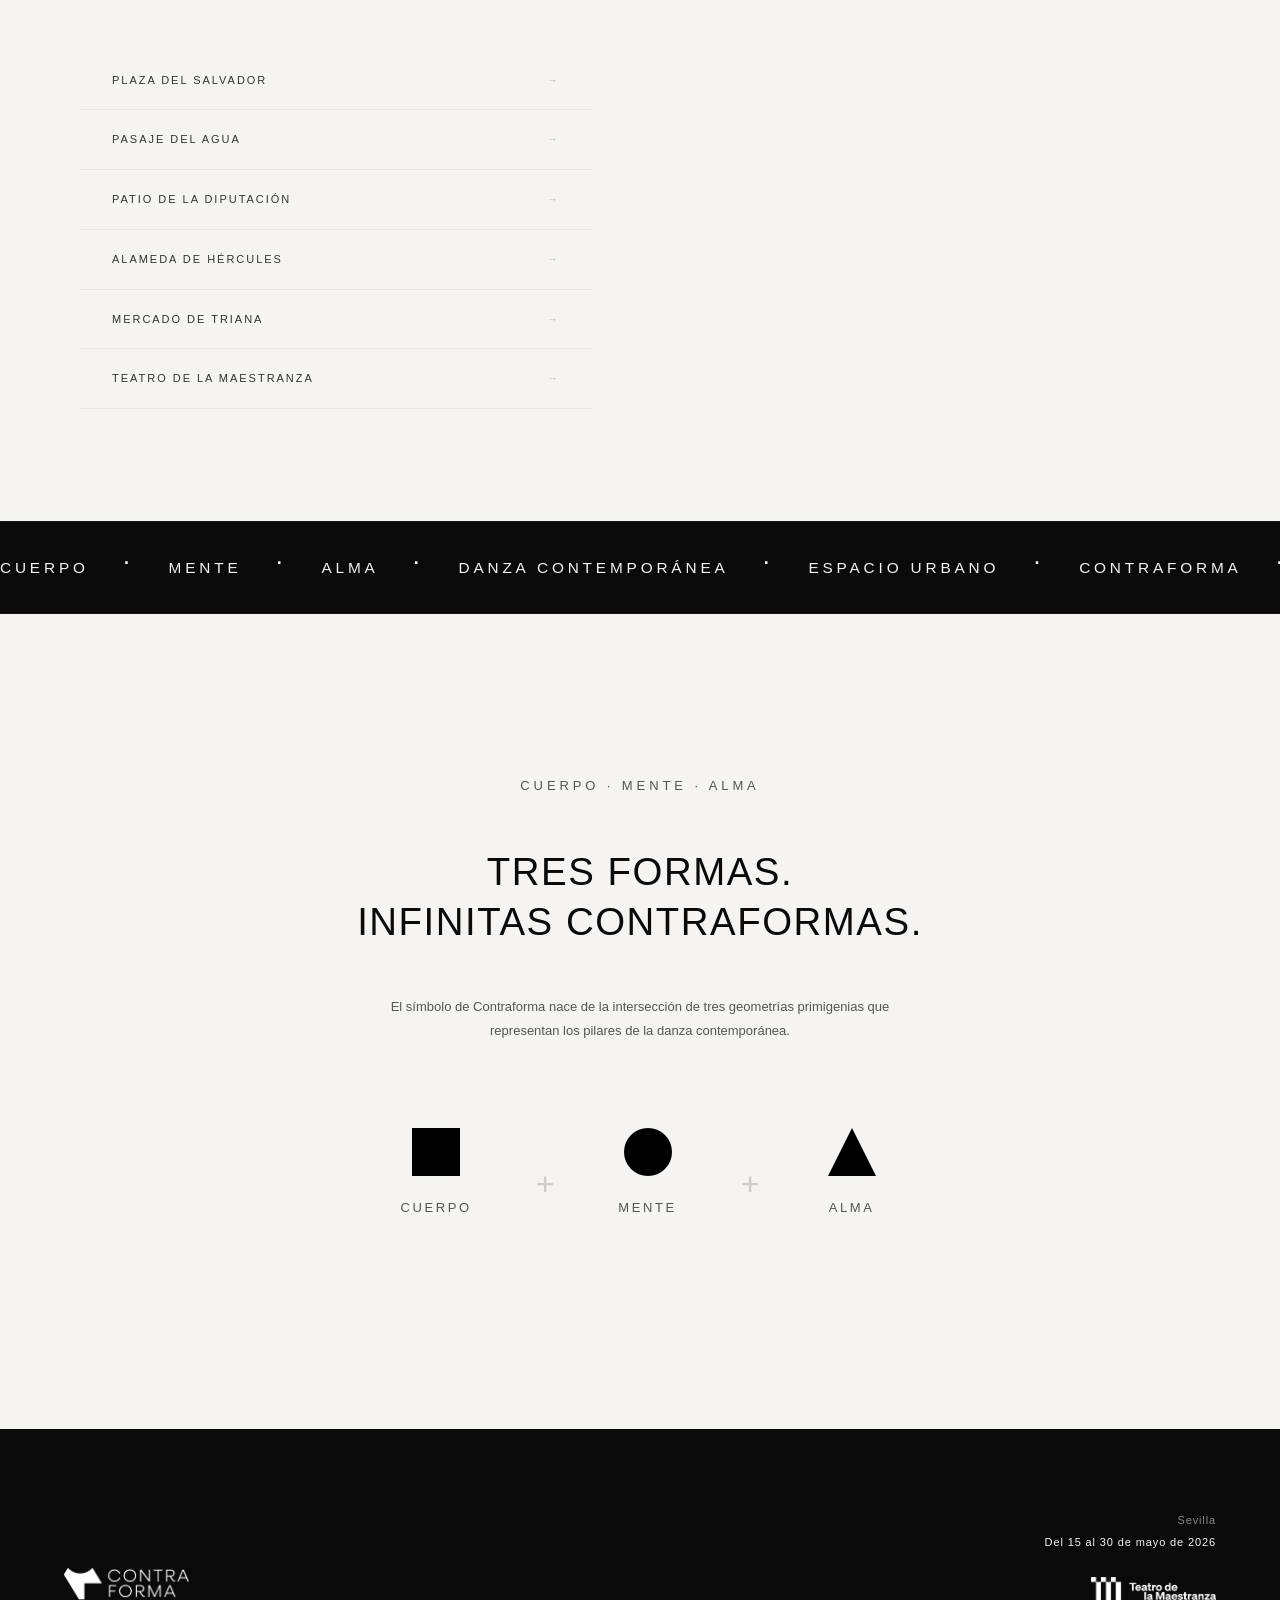
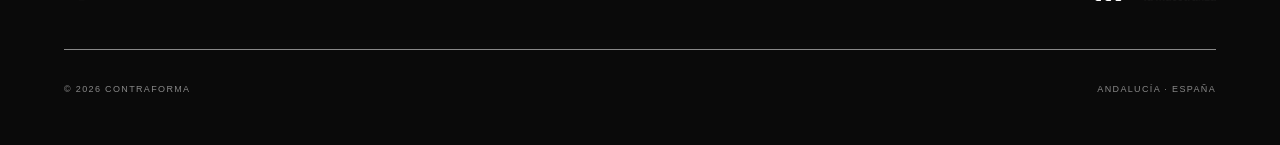
==== commit a47e737c: "adjusting espacios´s image" ====
--- a/index.html
+++ b/index.html
@@ -103,16 +103,9 @@
     <!-- Dancer image: place your PNG here. Black bg disappears via mix-blend-mode:multiply -->
     <div class="manif-photo-col">
       <img src="imagen/BAILARINA_CONTRAFORMA.png" alt="bailarina CONTRAFORMA" />
-      <!--
-      Replace "dancer.png" with the path to your image file.
-      The image must have a pure black background for the blend mode to work correctly.
-    -->
-    </div>
-
-    <!-- White circle: creates the contraforma negative-space arc -->
-
-
-    <!-- Text column -->
+
+    </div>
+
     <div class="manif-text">
       <p class="section-label">Manifiesto</p>
       <p>En los márgenes, en el paso cotidiano, en la grieta entre un lugar y otro: allí aparece CONTRAFORMA, <strong>un
--- a/style.css
+++ b/style.css
@@ -244,23 +244,6 @@
   width: 100%;
   height: 100%;
   object-fit: cover;
-  object-position: center center;
-  mix-blend-mode: multiply;
-  display: block;
-}
-
-.manif-circle {
-  position: absolute;
-  --r: 38vw;
-  width: calc(var(--r) * 2);
-  height: calc(var(--r) * 2);
-  border-radius: 50%;
-  background: var(--white);
-  top: 50%;
-  left: calc(50% - var(--r) * 0.55);
-  transform: translateY(-50%);
-  z-index: 2;
-  pointer-events: none;
 }
 
 .manif-text {
@@ -390,7 +373,7 @@
 
 /* ─── ESPACIOS ────────────────────────────────────── */
 .espacios {
-  padding: 3rem;
+  padding: 0;
   position: relative;
   background: var(--white);
   overflow: hidden;
@@ -409,6 +392,15 @@
   margin-bottom: 3rem;
 }
 
+.espacios-text {
+
+  display: flex;
+  flex-direction: column;
+  justify-content: center;
+  padding: 7rem 3rem 7rem 5rem;
+
+}
+
 .espacios-text p {
   font-size: 13px;
   line-height: 1.9;
@@ -438,12 +430,14 @@
   opacity: 0.3;
 }
 
+.espacios-foto-contenedor {
+  padding: none;
+}
+
 .espacios-shapes img {
   width: 100%;
   height: 100%;
   object-fit: cover;
-  object-position: center center;
-  mix-blend-mode: multiply;
   display: block;
 }
 
--- a/responsive.css
+++ b/responsive.css
@@ -12,9 +12,7 @@
 @media (max-width: 1024px) {
 
 
-    nav {
-        padding: 1.2rem 2.5rem;
-    }
+
 
     .nav-logo {
         width: 160px;
@@ -25,7 +23,7 @@
     }
 
     .hero {
-        margin-top: 62px;
+        margin-top: 50px;
     }
 
 
@@ -46,12 +44,10 @@
         padding: 6rem 2.5rem;
     }
 
-    .espacios {
-        padding: 2rem;
-    }
+
 
     .espacios-text {
-        padding: 4rem 2.5rem 4rem 0.5rem;
+        padding: 4rem 2.5rem 4rem 4rem;
     }
 
     .concepto {
@@ -113,7 +109,6 @@
     }
 
 
-
     .hero {
         grid-template-columns: 1fr;
         grid-template-rows: 1fr 1fr;
@@ -152,7 +147,7 @@
     }
 
     .manif-photo-col {
-        height: 55vw;
+        height: 97vw;
         min-height: 260px;
     }
 
@@ -314,7 +309,7 @@
 
     /* Manifiesto */
     .manif-photo-col {
-        height: 70vw;
+        height: 96vw;
         min-height: 200px;
     }
 
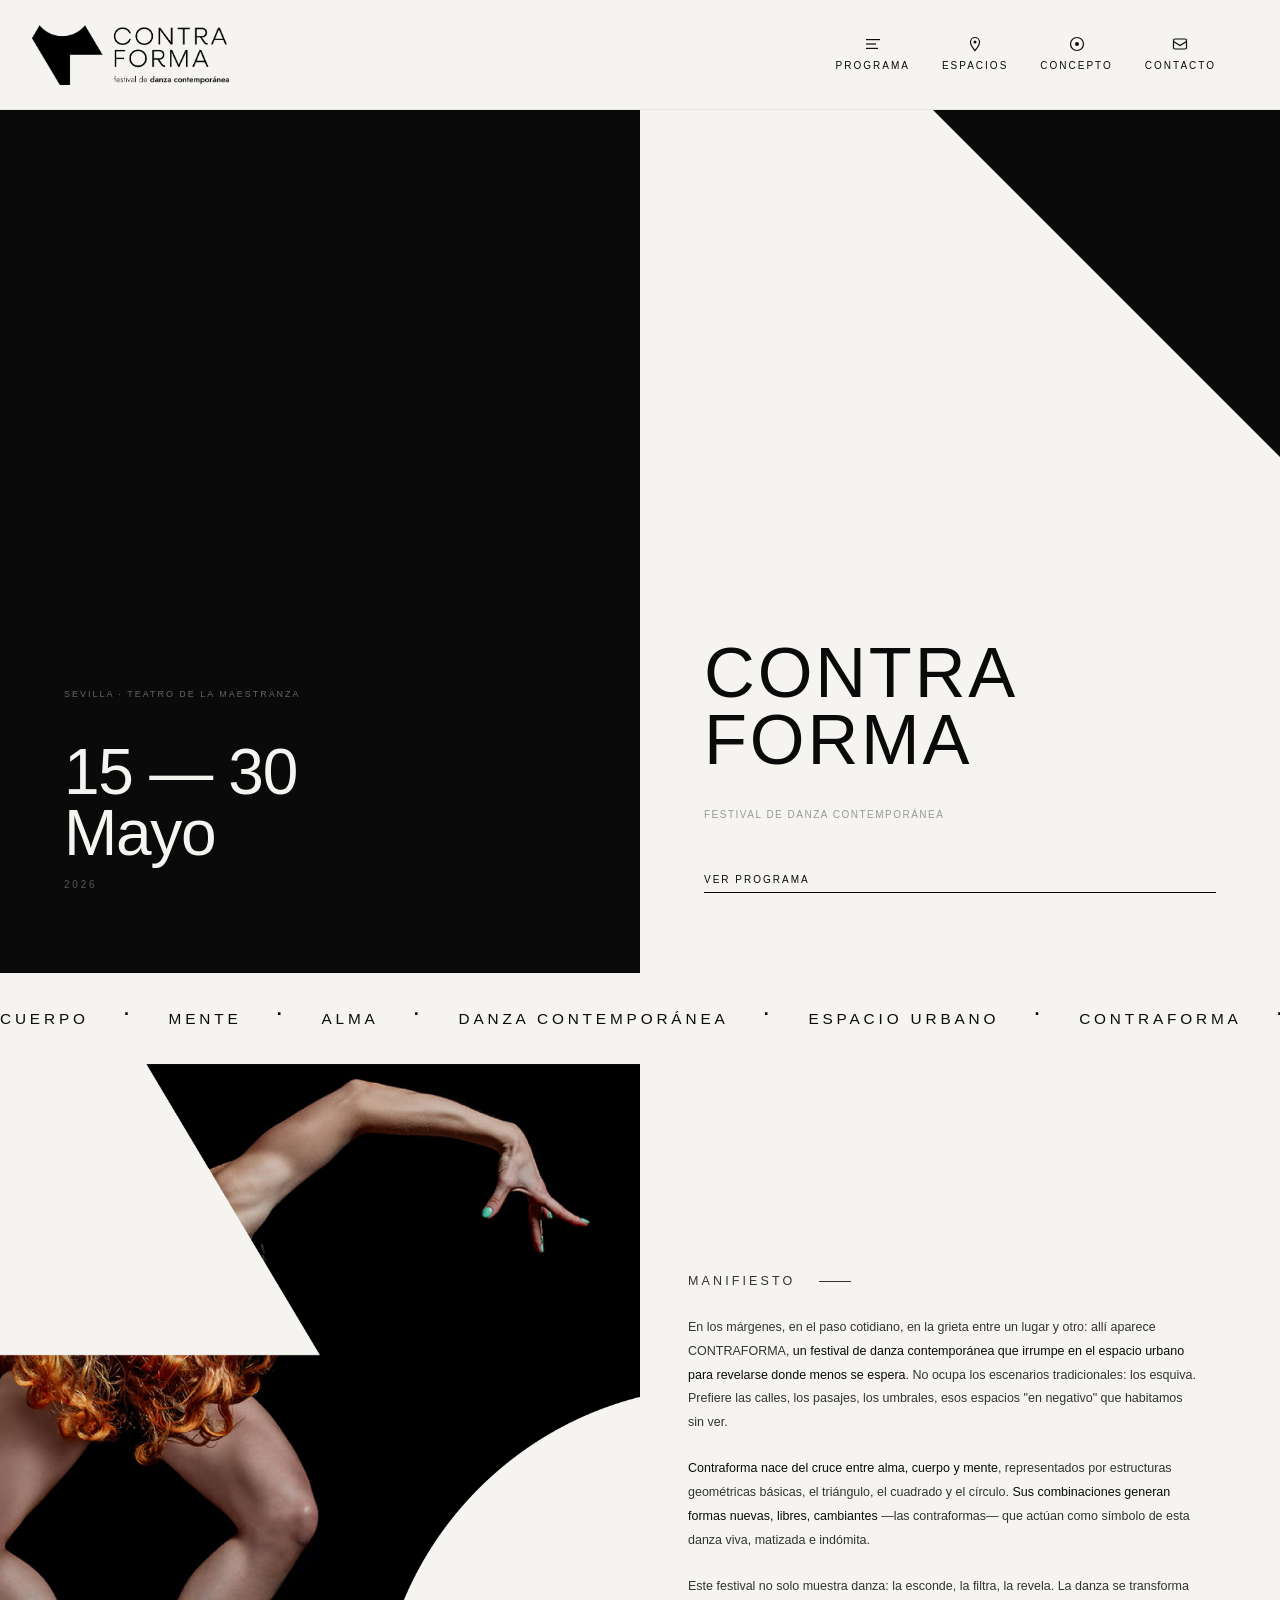
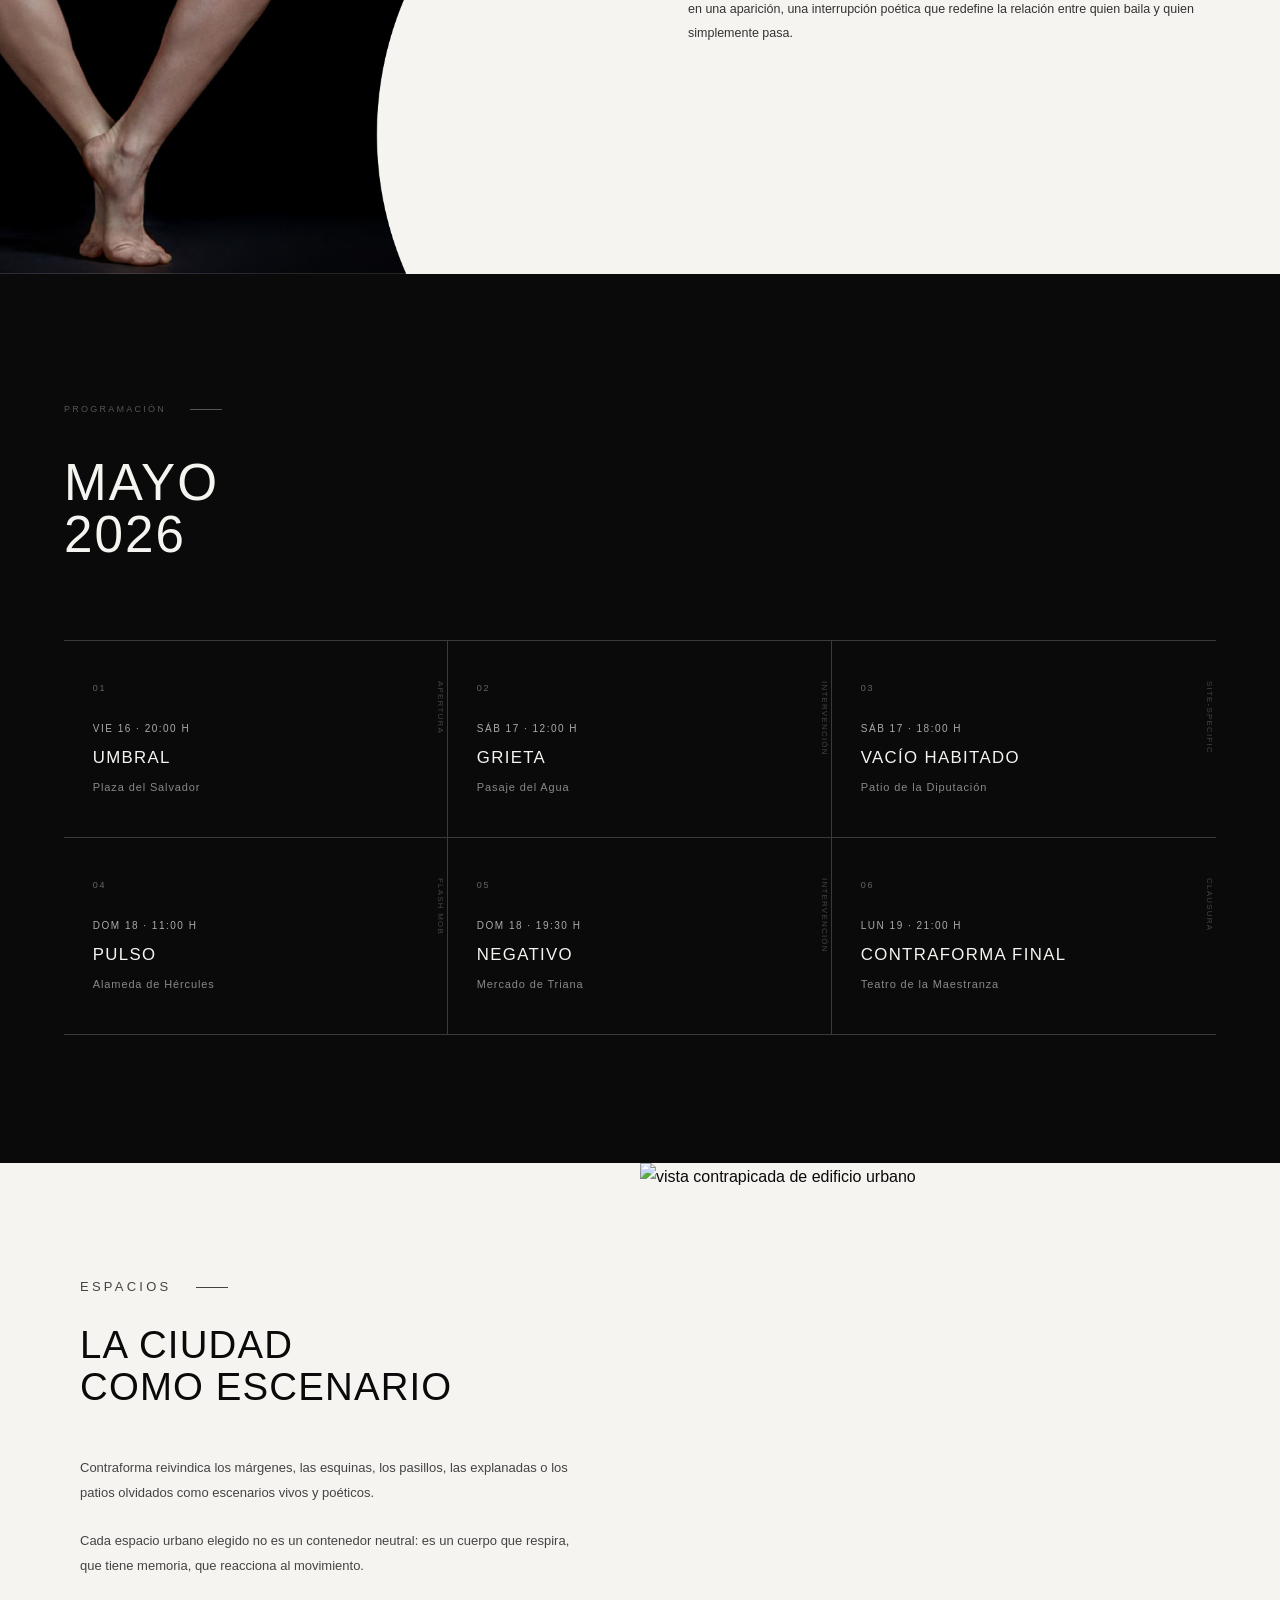
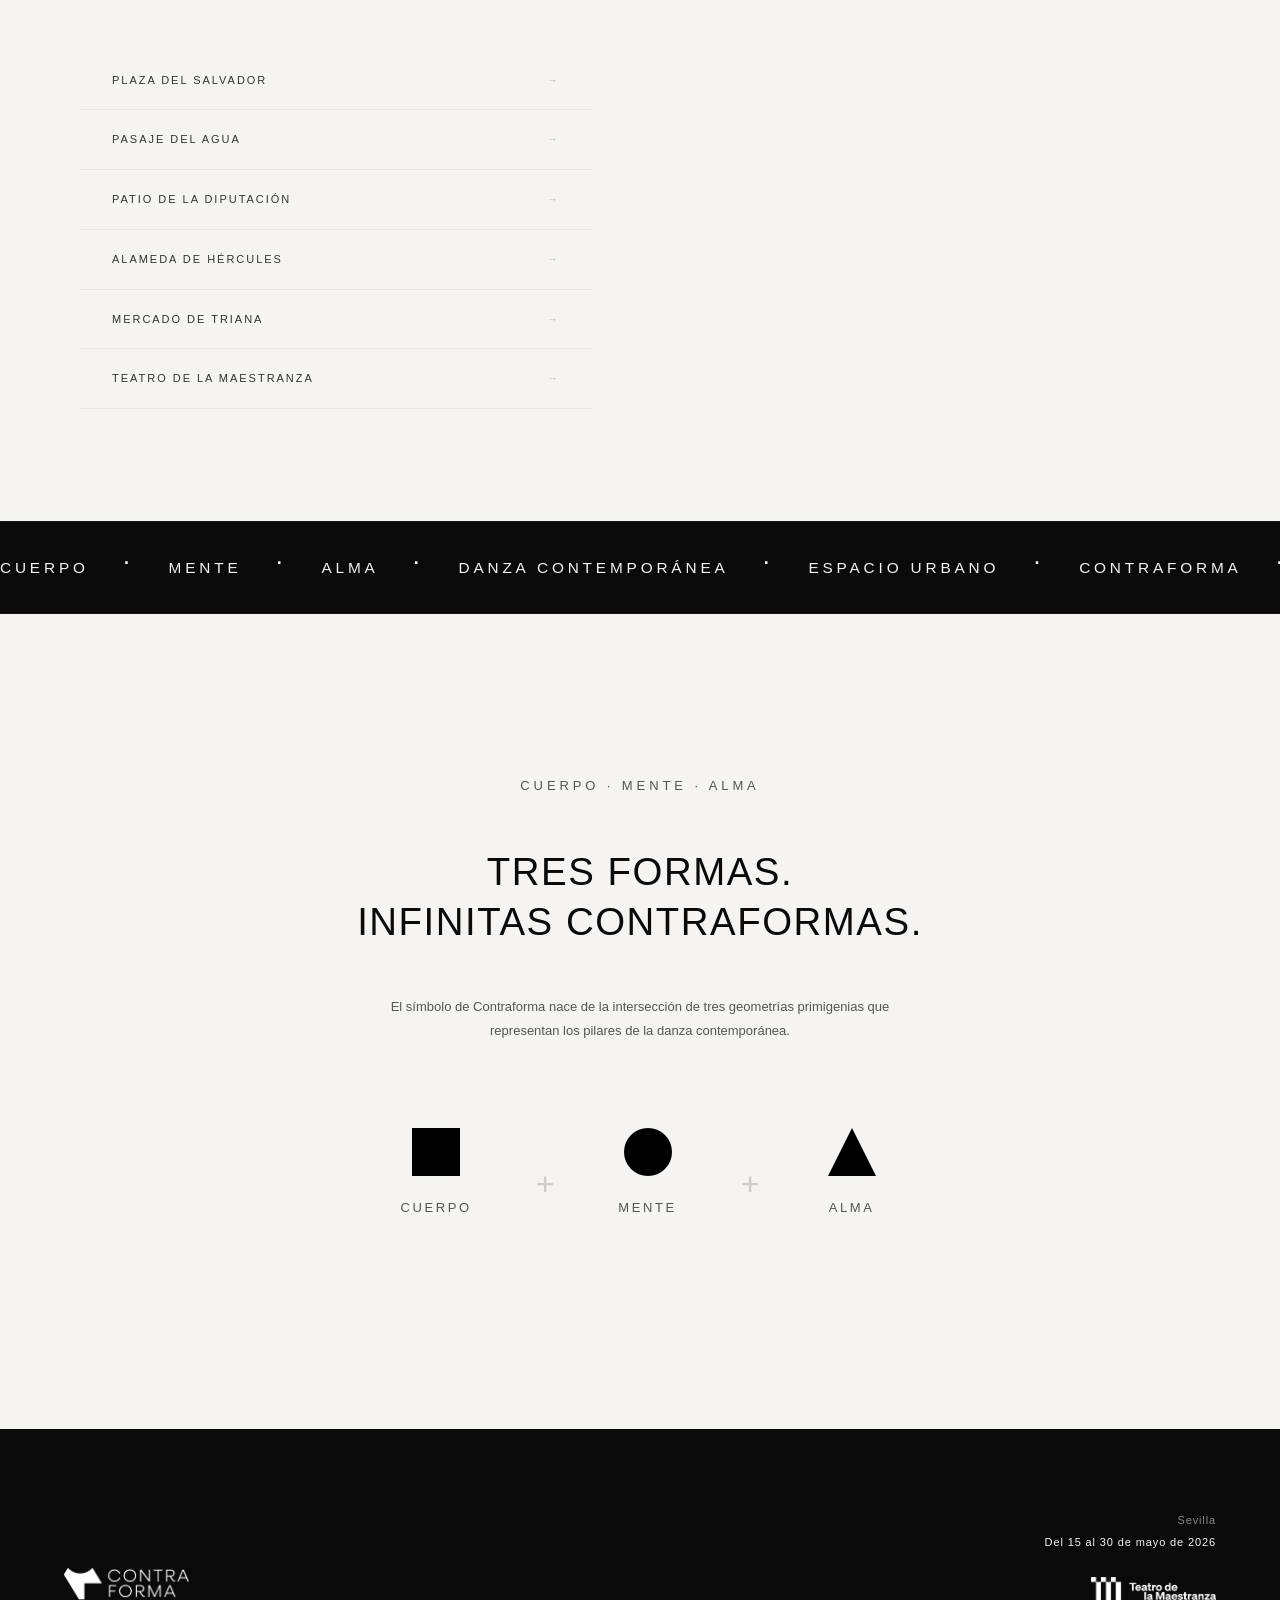
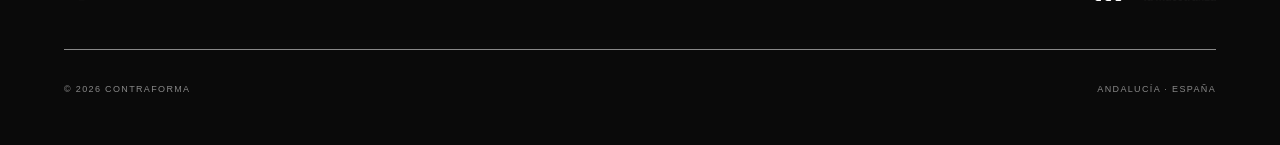
==== commit f5770bea: "including nav-logo variations to responsive adaptations" ====
--- a/index.html
+++ b/index.html
@@ -15,9 +15,9 @@
   <nav id="navbar">
     <div>
       <img class="nav-logo" src="imagen/LOGO_CONTRAFORMA.png" alt="">
-    </div>
-    <img class="nav-logo-simple" src="imagen/LOGO_CONTRAFORMA_SIMPLE.png" alt="">
-
+      <img class="nav-logo-descriptor" src="imagen/LOGO_CONTRAFORMA_DESCRIPTOR.png" alt="">
+      <img class="nav-logo-simple" src="imagen/LOGO_CONTRAFORMA_SIMPLE.png" alt="">
+    </div>
     <ul class="nav-links">
       <li><a href="#programa">
           <svg class="nav-icon" width="16" height="16" viewBox="0 0 16 16" fill="none">
--- a/style.css
+++ b/style.css
@@ -41,7 +41,7 @@
   border-bottom: 1px solid var(--mid);
 }
 
-.nav-logo {
+.nav-logo-descriptor {
   display: flex;
   align-items: center;
   width: 200px;
@@ -51,7 +51,7 @@
   display: none;
 }
 
-.nav-logo-vertical {
+.nav-logo {
   display: none;
 }
 
--- a/responsive.css
+++ b/responsive.css
@@ -11,12 +11,15 @@
    ================================================================ */
 @media (max-width: 1024px) {
 
-
-
-
     .nav-logo {
         width: 160px;
-    }
+        display: block;
+    }
+
+    .nav-logo-descriptor {
+        display: none;
+    }
+
 
     .nav-links {
         gap: 1.5rem;
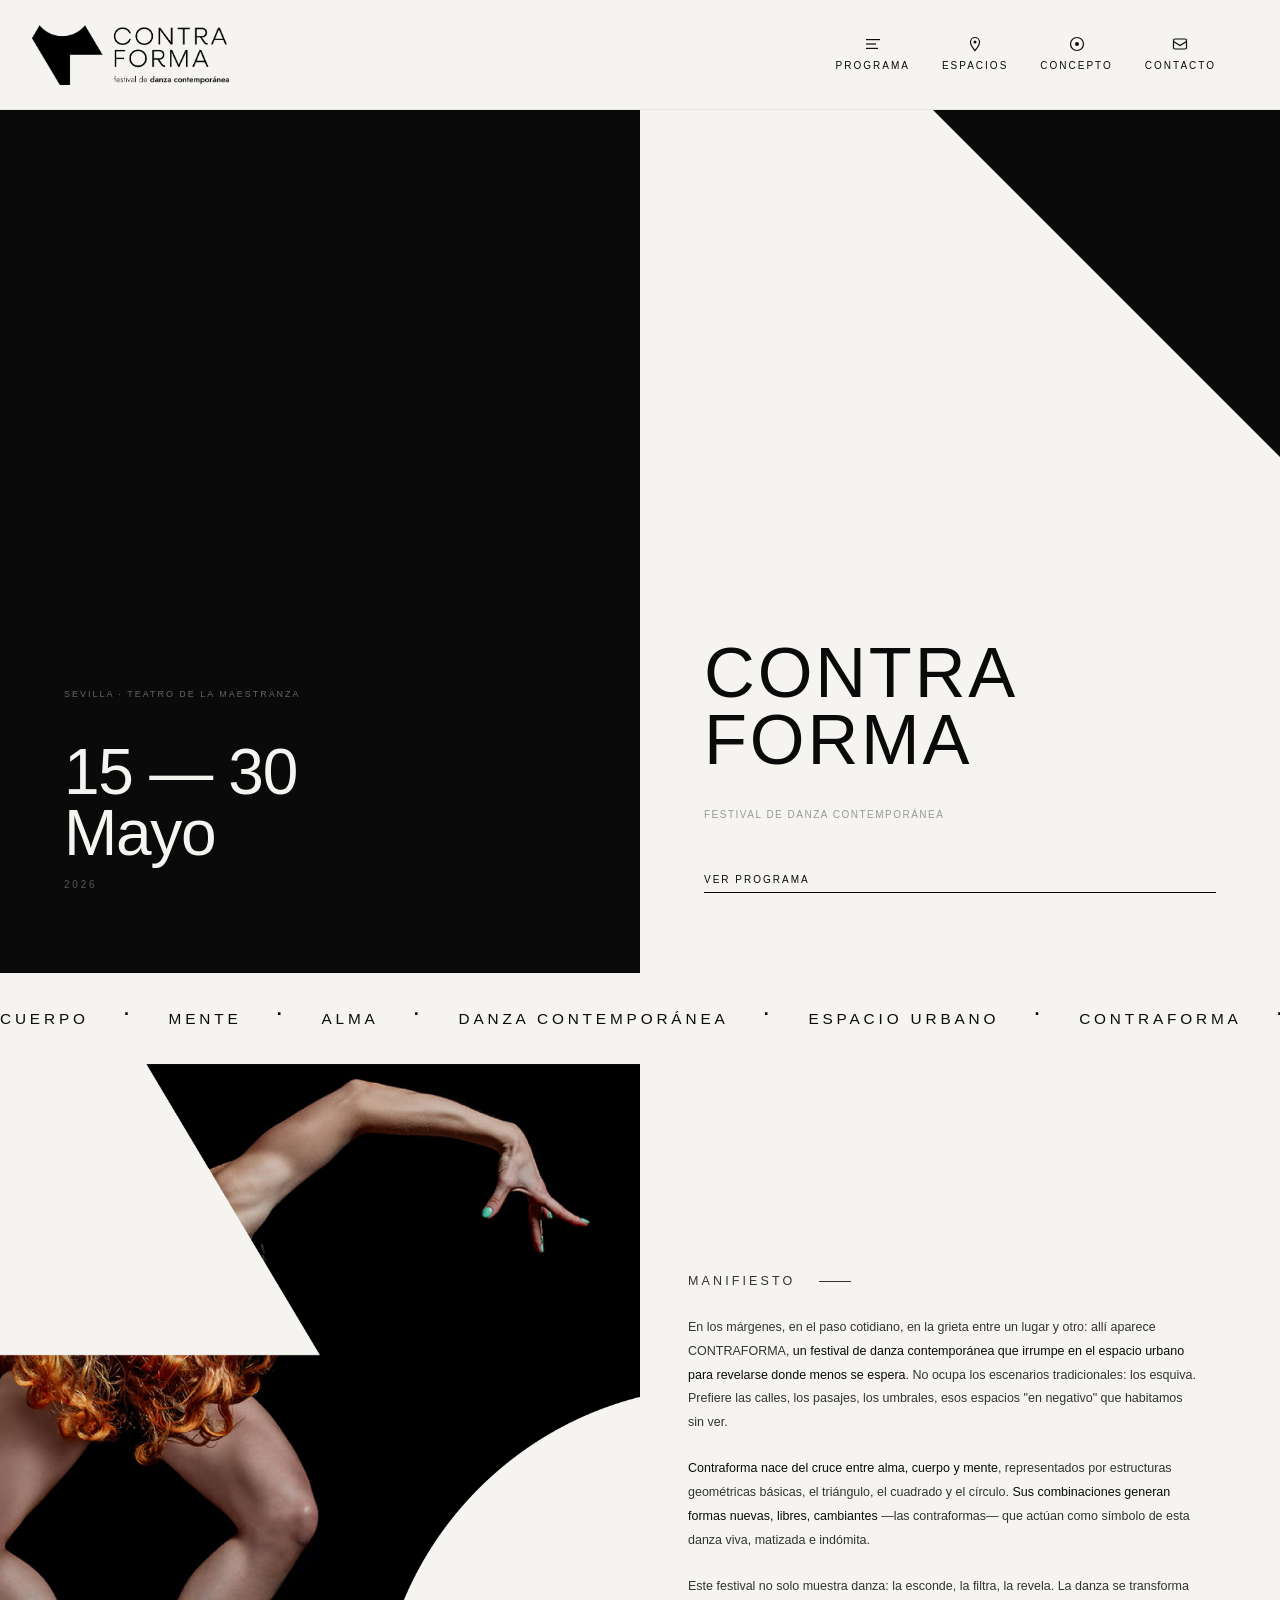
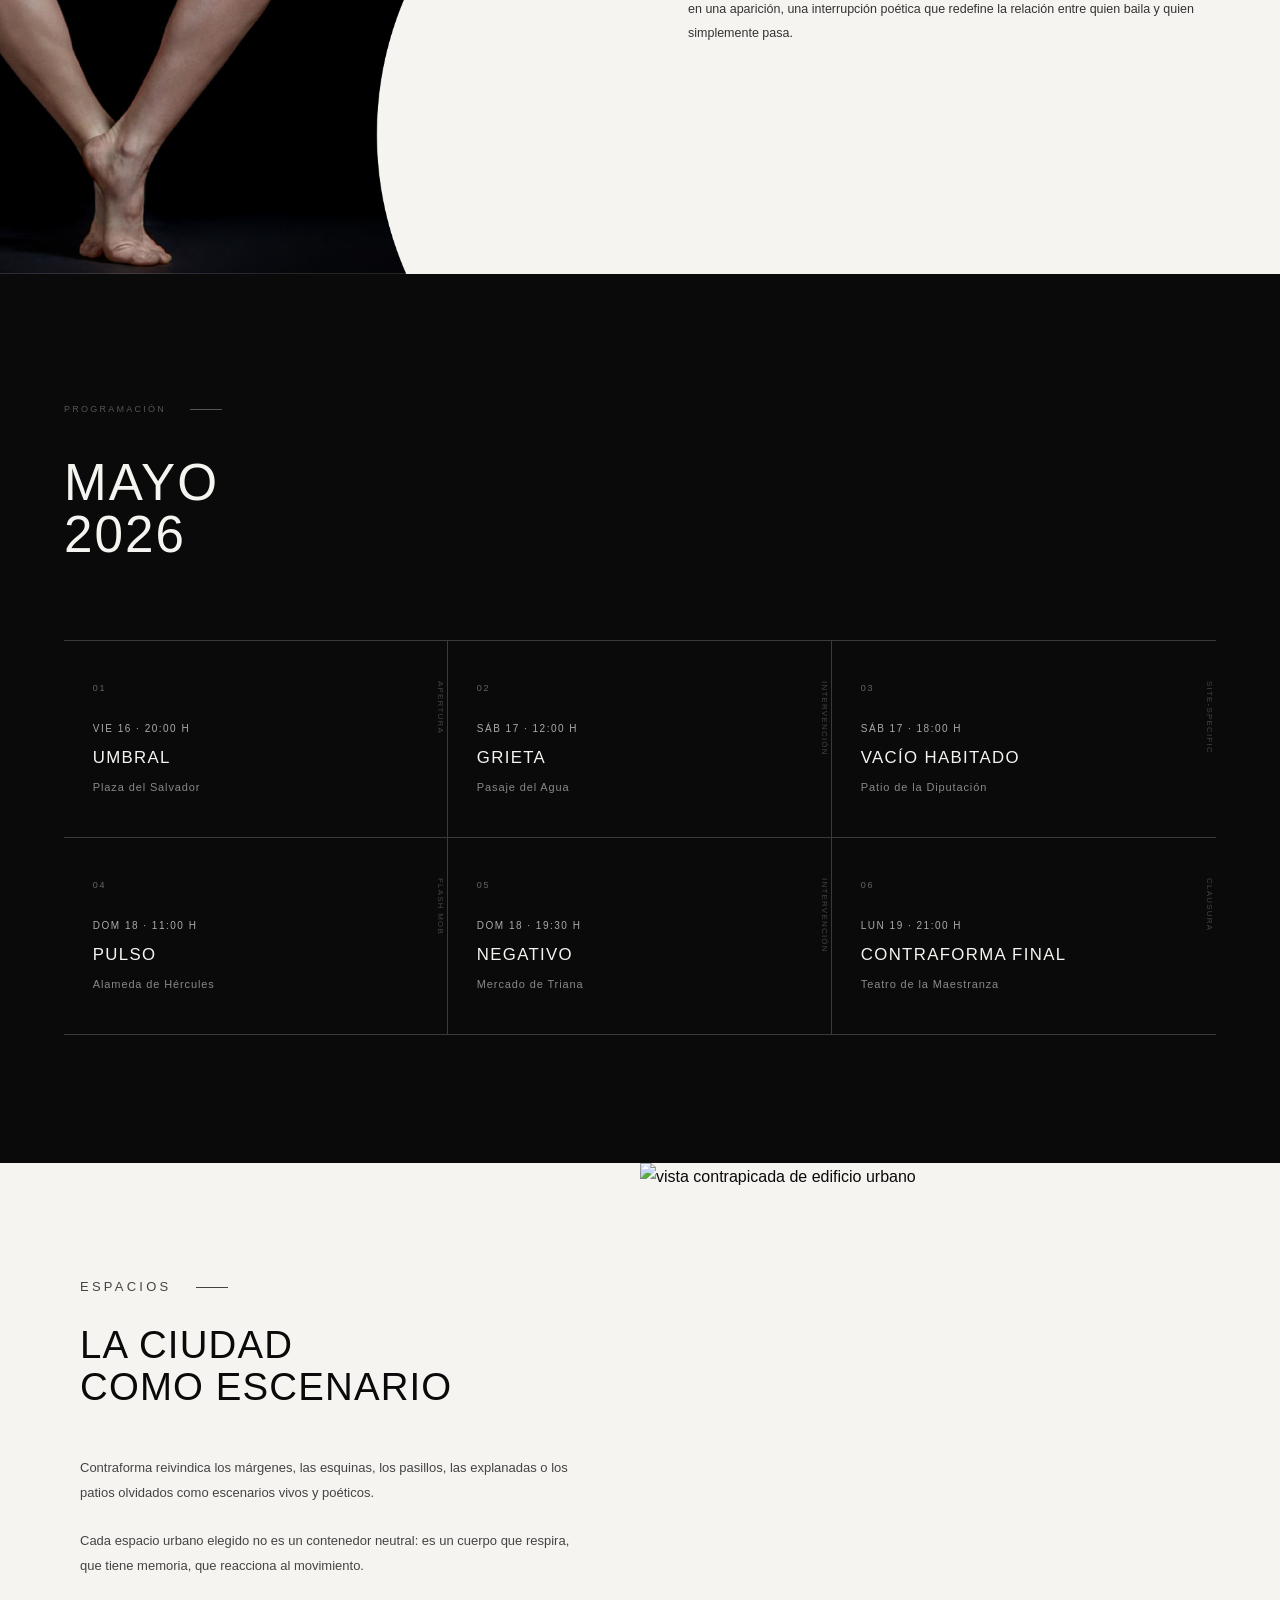
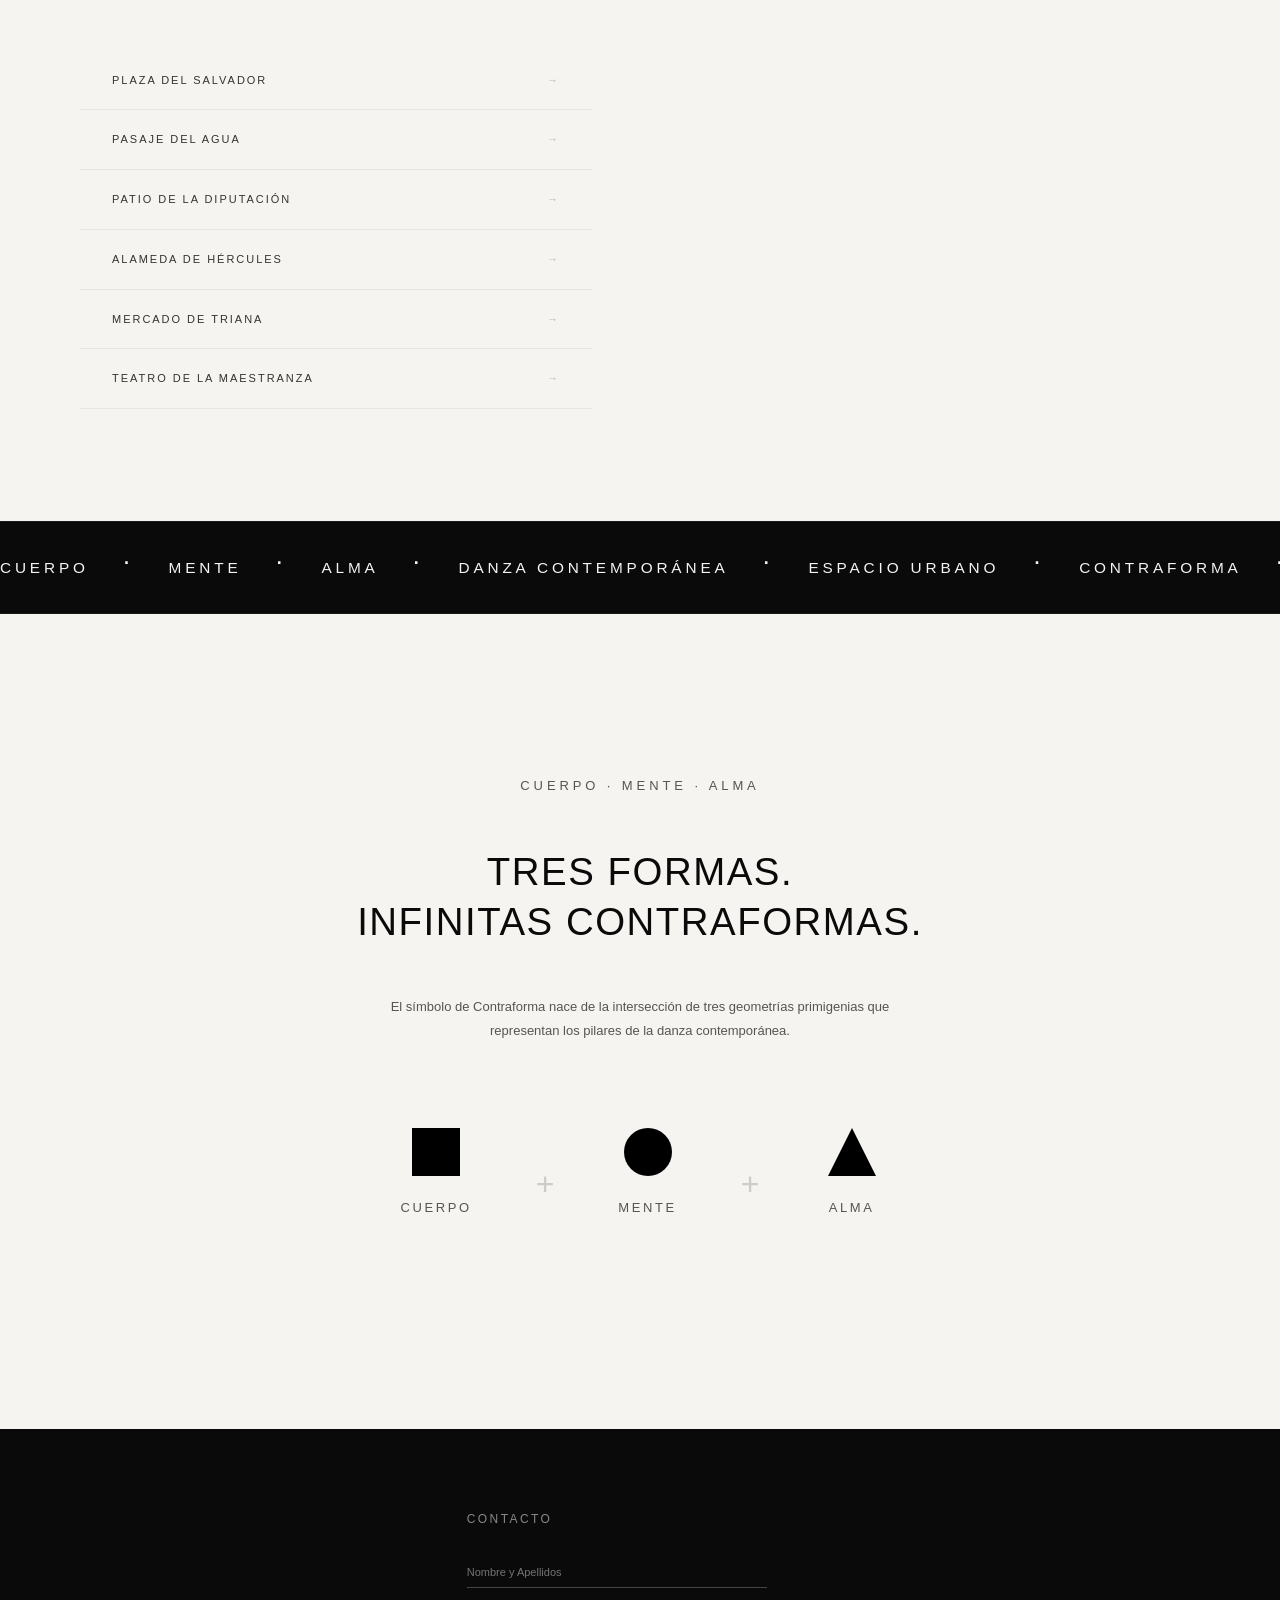
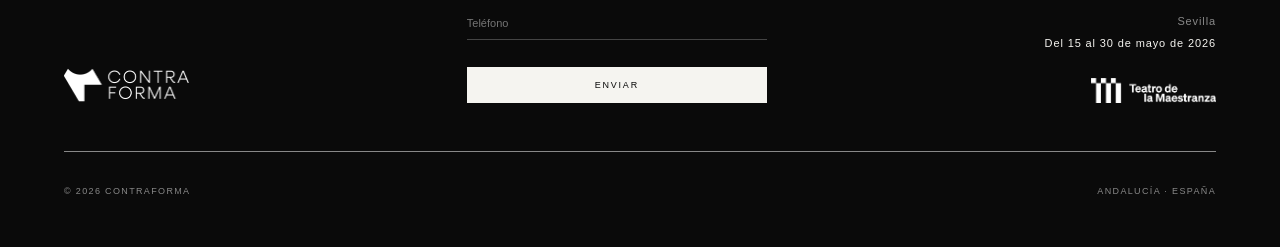
==== commit db6202ee: "formulary with validation controls added" ====
--- a/index.html
+++ b/index.html
@@ -99,8 +99,6 @@
 
   <!-- ─── MANIFIESTO ──────────────────────────────────── -->
   <section class="manifiesto" id="manifiesto">
-
-    <!-- Dancer image: place your PNG here. Black bg disappears via mix-blend-mode:multiply -->
     <div class="manif-photo-col">
       <img src="imagen/BAILARINA_CONTRAFORMA.png" alt="bailarina CONTRAFORMA" />
 
@@ -257,19 +255,36 @@
   </section>
 
   <!-- ─── FOOTER ────────────────────────────────────────── -->
+  <!-- ─── FOOTER ────────────────────────────────────────── -->
   <footer id="footer">
     <div class="footer-top">
 
-      <!-- CONTRAFORMA logo (white version) -->
+      <!-- Logo Izquierda -->
       <img class="footer-logo-contraforma" src="imagen/LOGO_CONTRAFORMA_WHITE.png"
         alt="Logotipo de Contraforma sin descriptor">
 
-      <div style="display:flex; flex-direction:column; align-items:flex-end; gap:1.5rem;">
+      <!-- Formulario Centro (NUEVO) -->
+      <form class="footer-form" id="contacto" action="#">
+        <p class="form-label">Contacto</p>
+        <div class="form-group">
+          <input type="text" id="nombre" name="nombre" placeholder="Nombre y Apellidos" required
+            oninvalid="this.setCustomValidity('Por favor, dinos quién eres.')" oninput="this.setCustomValidity('')">
+        </div>
+
+        <div class="form-group">
+          <input type="tel" id="telefono" name="telefono" placeholder="Teléfono" pattern="[0-9]{9,15}" required
+            oninvalid="this.setCustomValidity('Necesitamos un número válido de contacto.')"
+            oninput="this.setCustomValidity('')">
+        </div>
+        <button type="submit" class="form-btn">Enviar</button>
+      </form>
+
+      <!-- Info Derecha -->
+      <div class="footer-info-col">
         <div class="footer-info">
           <strong>Sevilla</strong><br>
           Del 15 al 30 de mayo de 2026
         </div>
-        <!-- Teatro de la Maestranza logo -->
         <img class="footer-logo-maestranza" src="imagen/LOGO_MAESTRANZA_WHITE.png"
           alt="Logotipo del Real Teatro de la Maestranza">
       </div>
@@ -283,7 +298,7 @@
 
   <!-- ─── JS ─────────────────────────────────────────────── -->
   <script>
-    // Nav compact on scroll down, expand on scroll up
+
     const nav = document.querySelector('nav');
     const backTop = document.getElementById('back-top');
     const THRESHOLD = 300;
@@ -300,7 +315,7 @@
       lastY = y;
     });
 
-    // Scroll fade-in for events, list items and symbols
+
     const obs = new IntersectionObserver(entries => {
       entries.forEach(e => {
         if (e.isIntersecting) {
--- a/style.css
+++ b/style.css
@@ -614,4 +614,69 @@
 .footer-logo-contraforma {
 
   width: 125px;
+}
+
+/* ─── MODIFICACIÓN FOOTER FORM ────────────────────── */
+
+
+.footer-form {
+  display: flex;
+  flex-direction: column;
+  gap: 1.2rem;
+  width: 300px;
+}
+
+.form-label {
+  font-size: 12px;
+  letter-spacing: 0.2em;
+  text-transform: uppercase;
+  color: #888;
+  margin-bottom: 0.5rem;
+}
+
+.form-group {
+  width: 100%;
+}
+
+.footer-form input {
+  width: 100%;
+  background: transparent;
+  border: none;
+  border-bottom: 1px solid #444;
+  padding: 0.6rem 0;
+  color: var(--white);
+  font-family: 'Montserrat', sans-serif;
+  font-size: 11px;
+  outline: none;
+  transition: border-color 0.3s;
+}
+
+.footer-form input:focus {
+  border-bottom-color: var(--white);
+}
+
+.form-btn {
+  background: var(--white);
+  color: var(--black);
+  border: none;
+  padding: 0.8rem;
+  font-size: 9px;
+  text-transform: uppercase;
+  letter-spacing: 0.2em;
+  cursor: pointer;
+  margin-top: 0.5rem;
+  transition: opacity 0.3s;
+  transition: transform 0.3s ease;
+}
+
+.form-btn:hover {
+  opacity: 0.8;
+  transform: translateY(-2px);
+}
+
+.footer-info-col {
+  display: flex;
+  flex-direction: column;
+  align-items: flex-end;
+  gap: 1.5rem;
 }
--- a/responsive.css
+++ b/responsive.css
@@ -64,6 +64,10 @@
     .footer-logo-maestranza,
     .footer-logo-contraforma {
         width: 100px;
+    }
+
+    .footer-form {
+        width: 240px;
     }
 }
 
@@ -222,6 +226,25 @@
     .sym-op {
         padding-bottom: 0.5rem;
     }
+
+    .footer-top {
+
+        align-items: end !important;
+        gap: 3rem;
+    }
+
+    .footer-form {
+        width: 100%;
+        max-width: 400px;
+        order: 2;
+        /* El formulario queda en medio */
+    }
+
+    .footer-info-col {
+        order: 3;
+        align-items: center;
+    }
+
 }
 
 /* ================================================================
@@ -432,5 +455,12 @@
         margin: 0 auto;
     }
 
+    .footer-form {
+        padding: 0 1rem;
+    }
+
+    .footer-info-col {
+        align-items: center !important;
+    }
 
 }
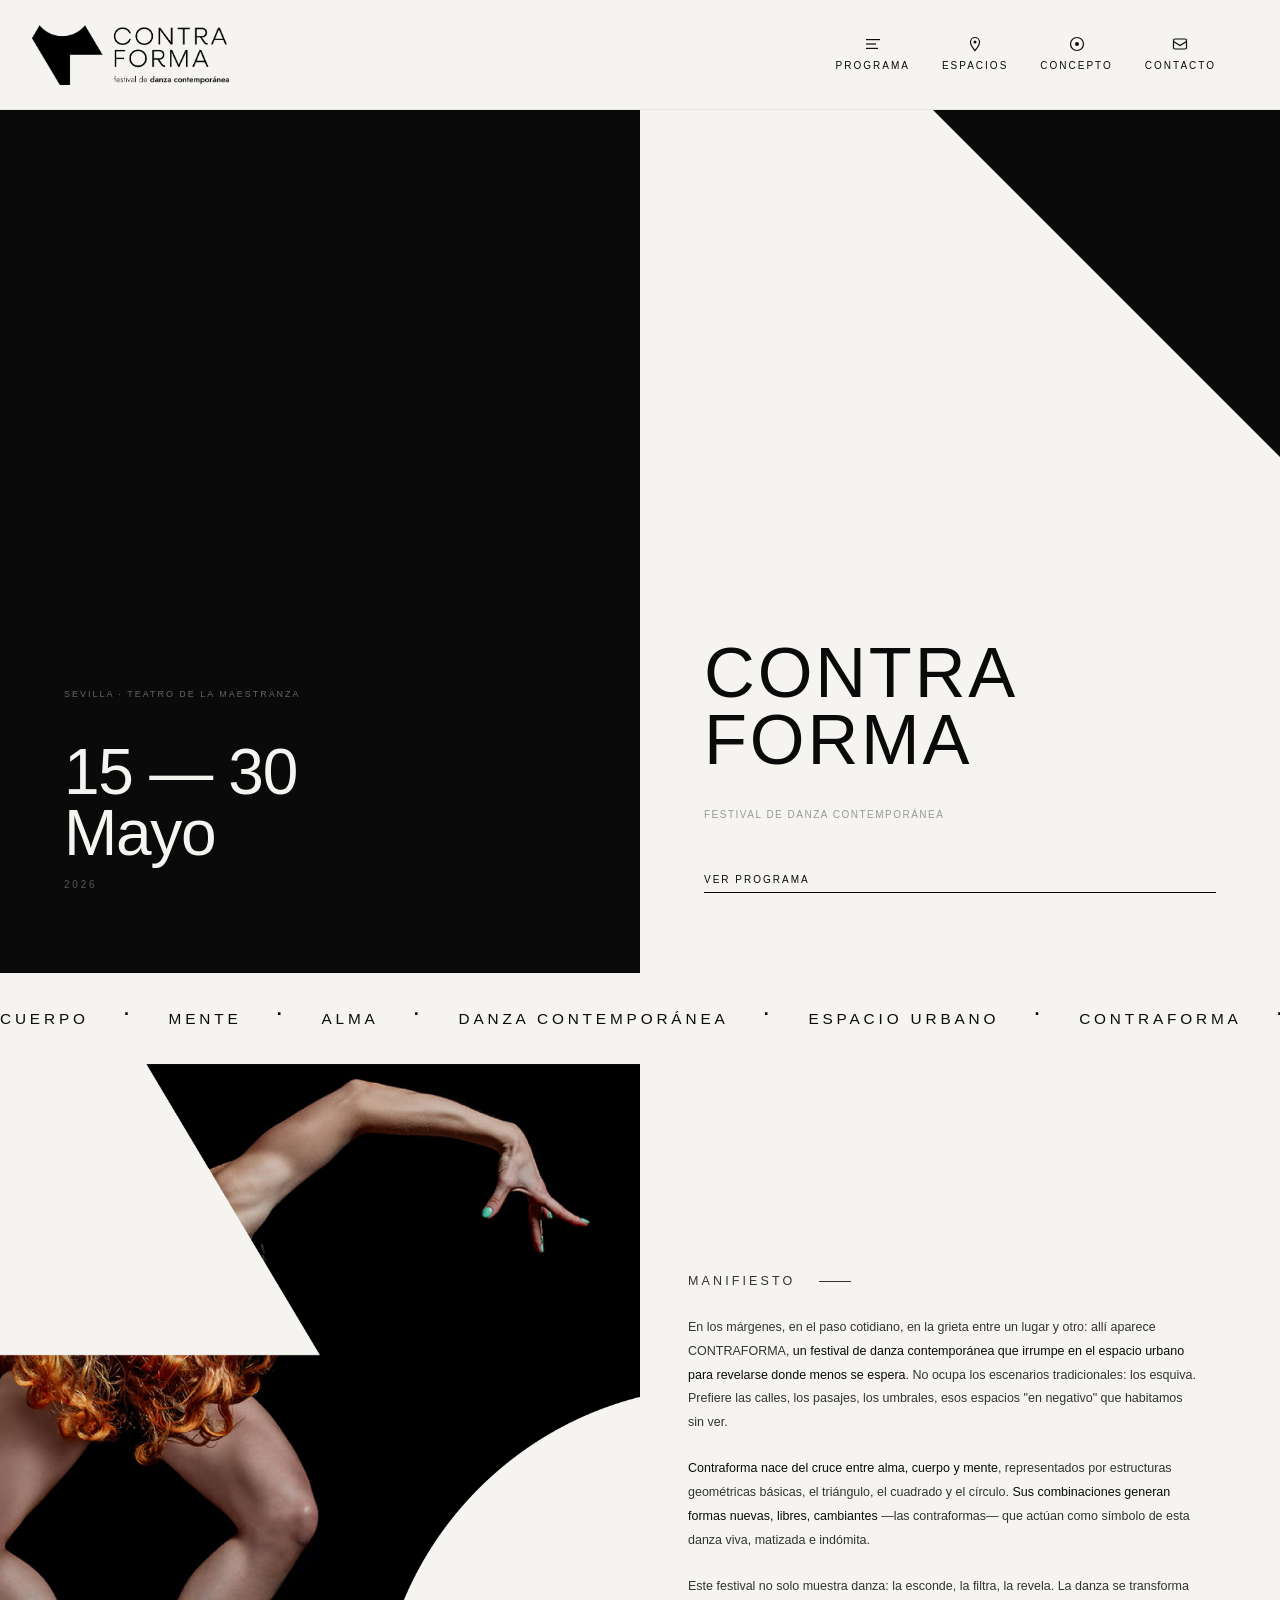
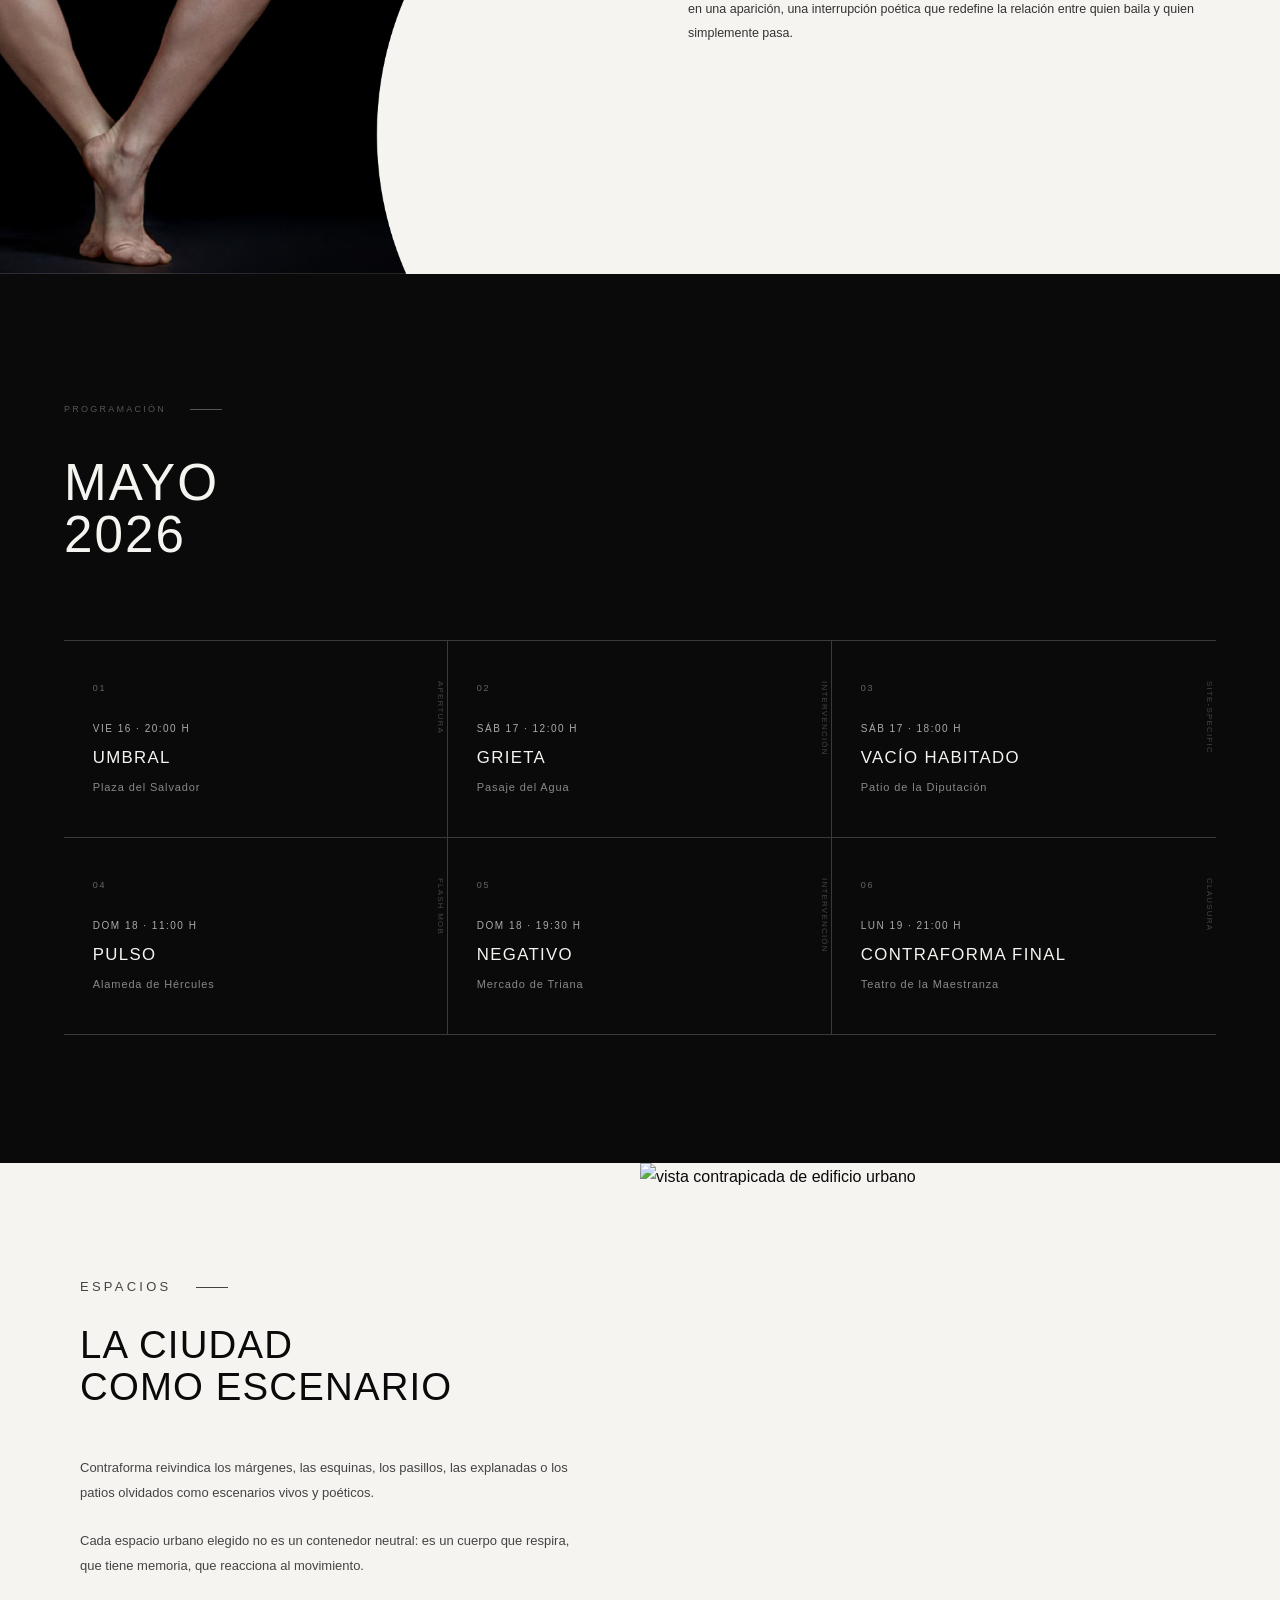
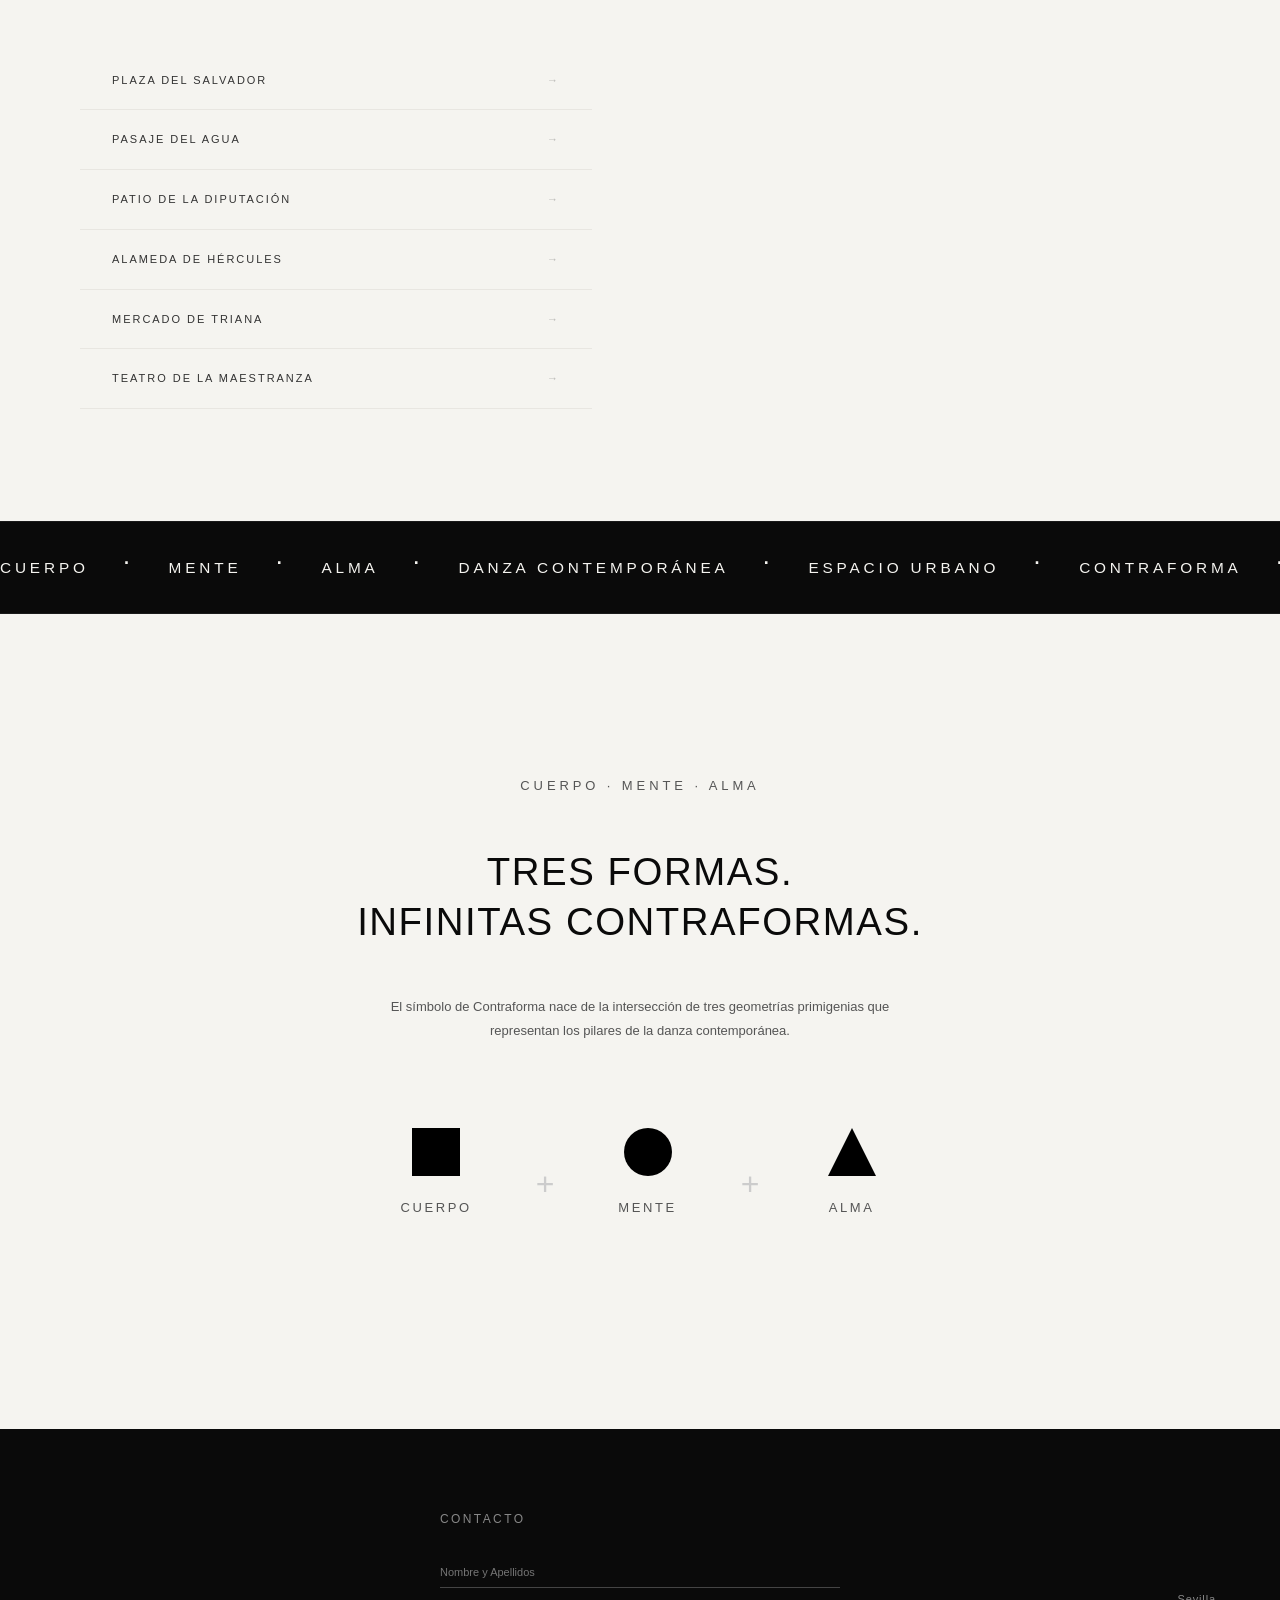
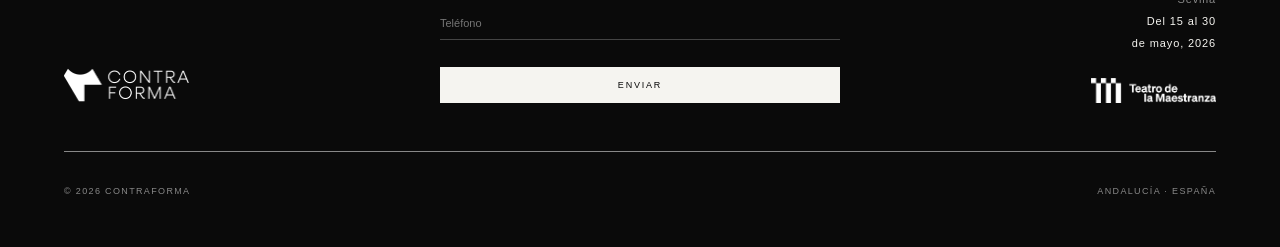
==== commit 237ecd15: "Redefining formulary aspects" ====
--- a/index.html
+++ b/index.html
@@ -283,8 +283,9 @@
       <div class="footer-info-col">
         <div class="footer-info">
           <strong>Sevilla</strong><br>
-          Del 15 al 30 de mayo de 2026
+          Del 15 al 30 <br> de mayo, 2026
         </div>
+
         <img class="footer-logo-maestranza" src="imagen/LOGO_MAESTRANZA_WHITE.png"
           alt="Logotipo del Real Teatro de la Maestranza">
       </div>
--- a/style.css
+++ b/style.css
@@ -623,7 +623,7 @@
   display: flex;
   flex-direction: column;
   gap: 1.2rem;
-  width: 300px;
+  width: 400px;
 }
 
 .form-label {
--- a/responsive.css
+++ b/responsive.css
@@ -67,7 +67,7 @@
     }
 
     .footer-form {
-        width: 240px;
+        width: 300px;
     }
 }
 
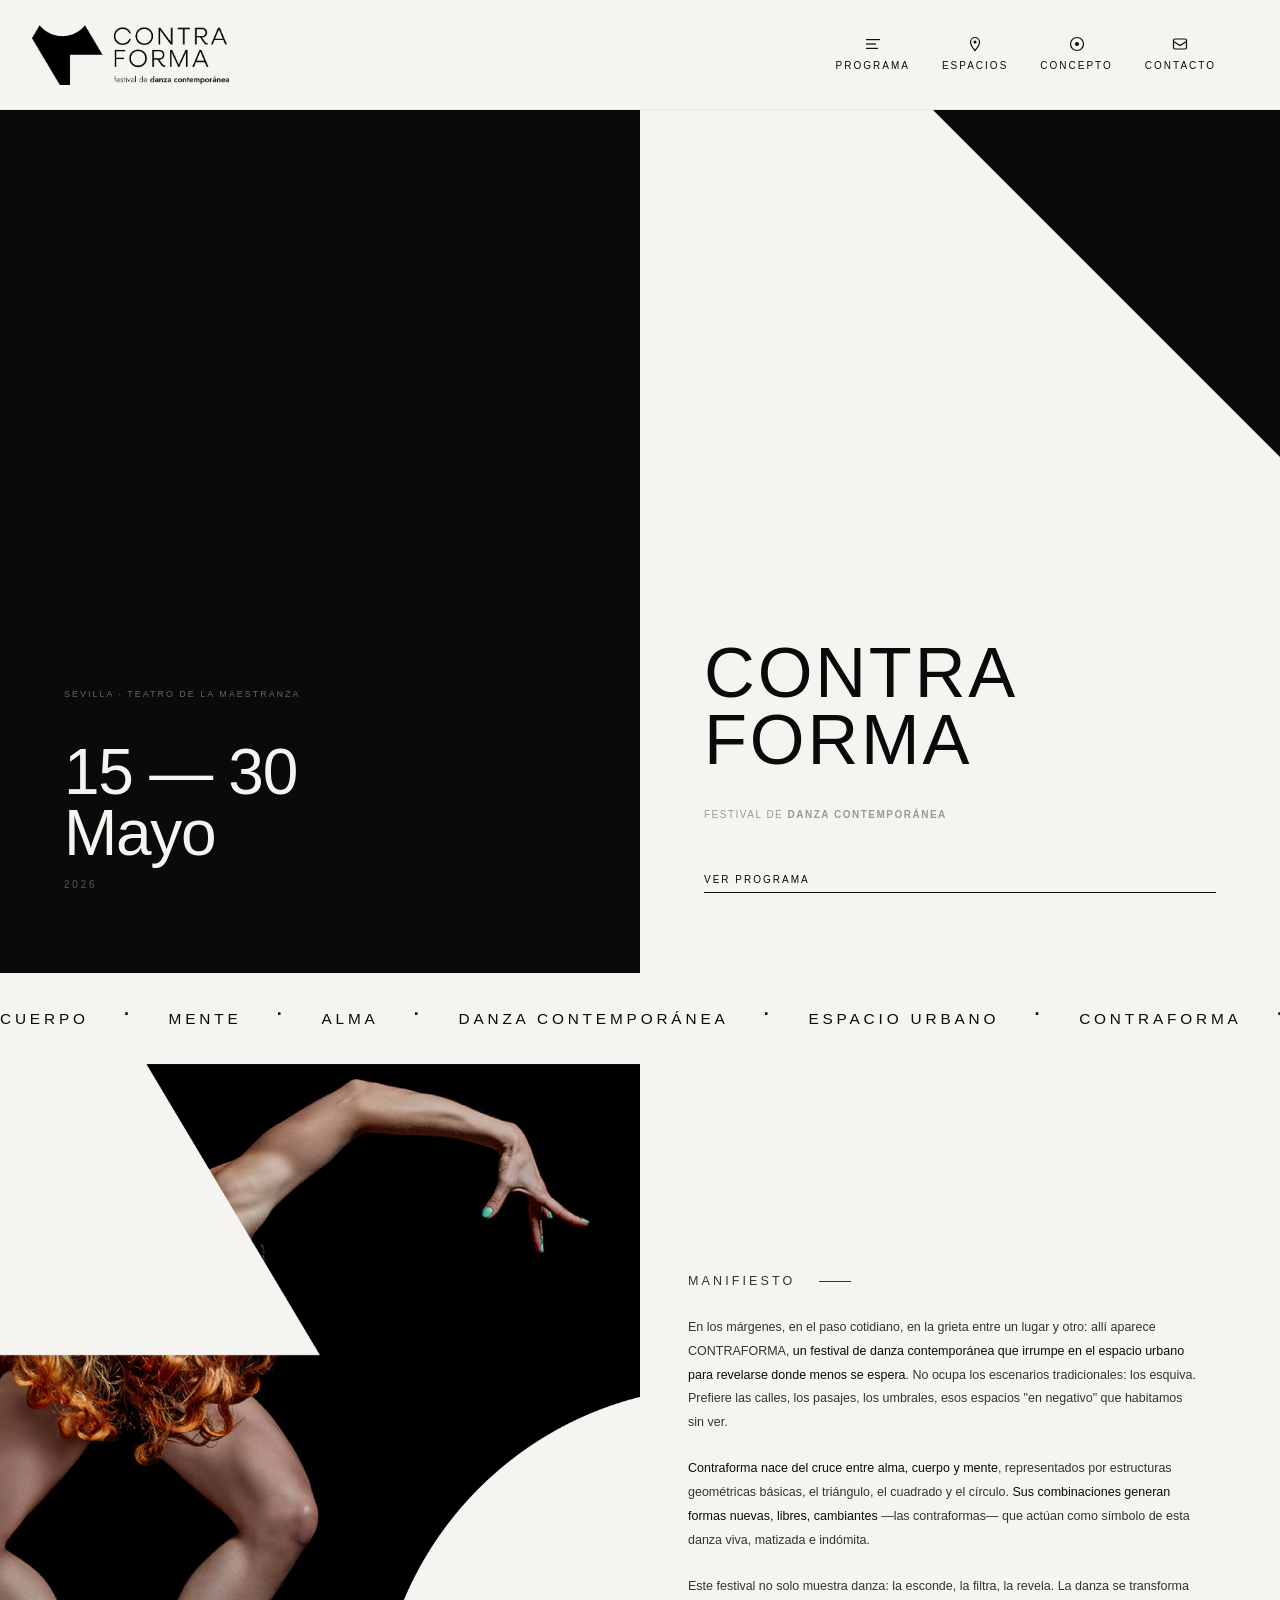
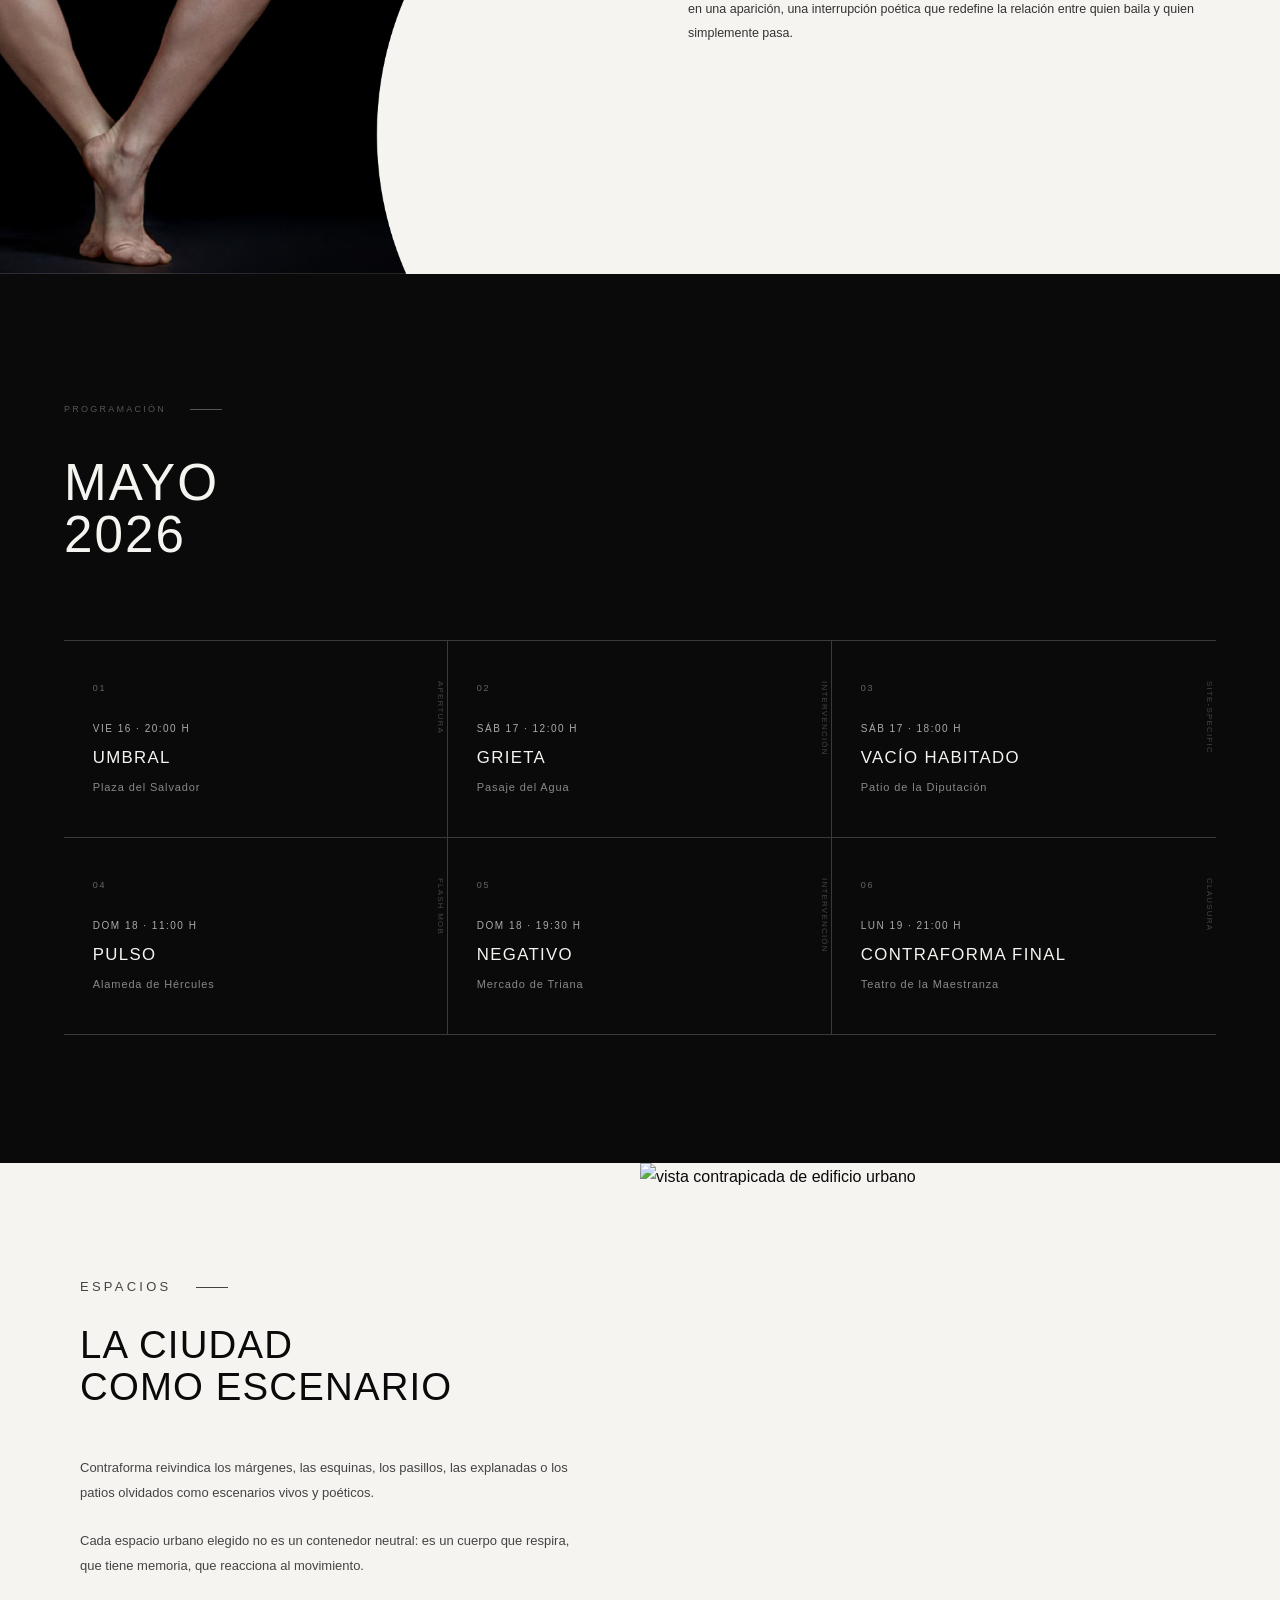
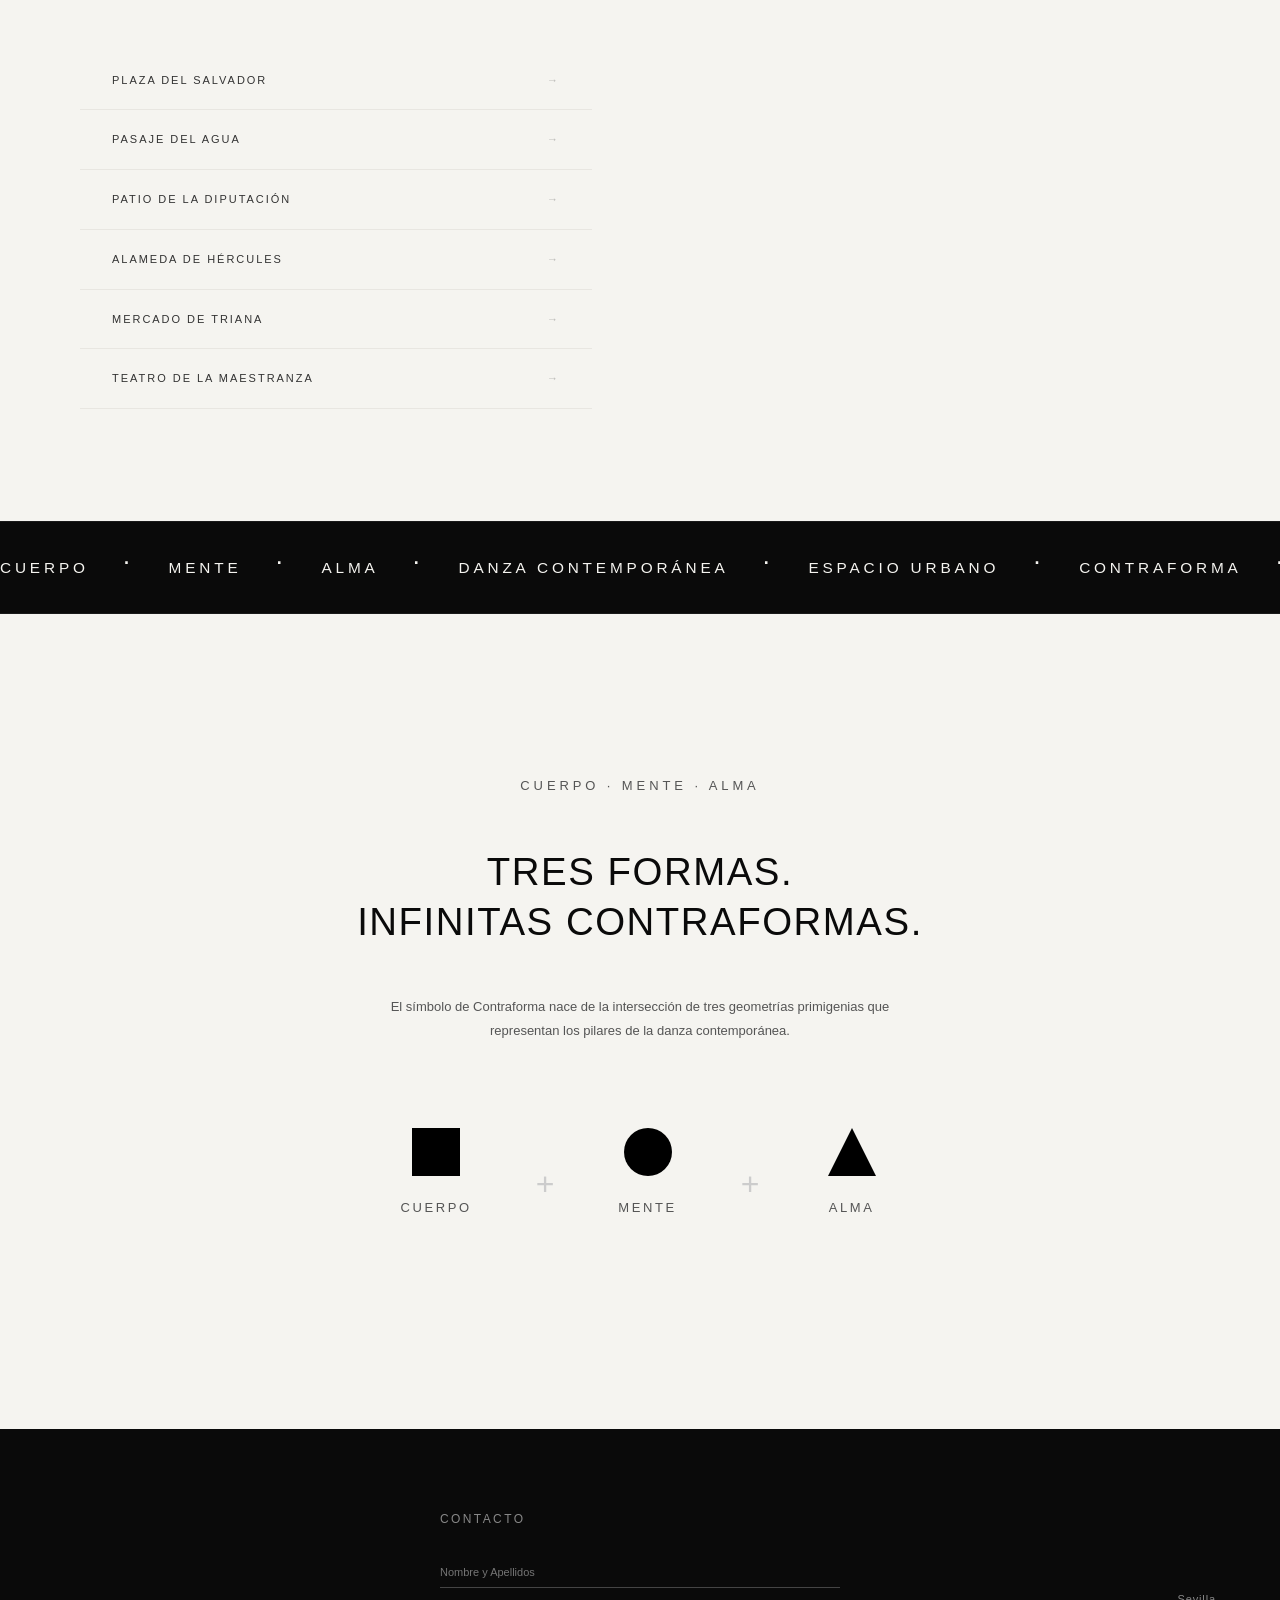
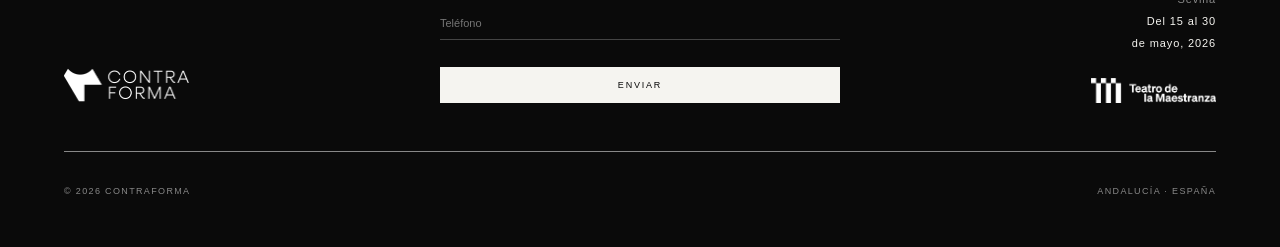
==== commit c853a4a6: "Improving legibility in typography" ====
--- a/index.html
+++ b/index.html
@@ -65,12 +65,12 @@
     <div class="hero-left">
       <p class="hero-tag">Sevilla · Teatro de la Maestranza</p>
       <p class="hero-date">15 — 30<br>Mayo</p>
-      <p class="hero-city">2026</p>
+      <p class="hero-year">2026</p>
     </div>
     <div class="hero-right">
       <div class="hero-tri"></div>
       <h1 class="hero-title">CONTRA<br>FORMA</h1>
-      <p class="hero-subtitle">Festival de danza contemporánea</p>
+      <p class="hero-subtitle">Festival de <strong>danza contemporánea</strong></p>
       <a href="#programa" class="hero-cta">Ver programa</a>
     </div>
   </section>
@@ -255,7 +255,6 @@
   </section>
 
   <!-- ─── FOOTER ────────────────────────────────────────── -->
-  <!-- ─── FOOTER ────────────────────────────────────────── -->
   <footer id="footer">
     <div class="footer-top">
 
@@ -279,7 +278,6 @@
         <button type="submit" class="form-btn">Enviar</button>
       </form>
 
-      <!-- Info Derecha -->
       <div class="footer-info-col">
         <div class="footer-info">
           <strong>Sevilla</strong><br>
--- a/style.css
+++ b/style.css
@@ -167,6 +167,7 @@
 }
 
 .hero-tag {
+  font-weight: 400 !important;
   font-size: 9px;
   letter-spacing: 0.22em;
   text-transform: uppercase;
@@ -183,7 +184,8 @@
   margin-bottom: 0.75rem;
 }
 
-.hero-city {
+.hero-year {
+  font-weight: 400 !important;
   font-size: 10px;
   letter-spacing: 0.28em;
   text-transform: uppercase;
@@ -202,6 +204,7 @@
 }
 
 .hero-subtitle {
+  font-weight: 500 !important;
   font-size: 10px;
   letter-spacing: 0.15em;
   text-transform: uppercase;
@@ -617,8 +620,6 @@
 }
 
 /* ─── MODIFICACIÓN FOOTER FORM ────────────────────── */
-
-
 .footer-form {
   display: flex;
   flex-direction: column;
--- a/responsive.css
+++ b/responsive.css
@@ -82,7 +82,7 @@
         opacity: 0 !important;
     }
 
-    /* Nav centrada: logo arriba, iconos abajo */
+
     nav {
         flex-direction: column;
         align-items: center;
@@ -237,7 +237,7 @@
         width: 100%;
         max-width: 400px;
         order: 2;
-        /* El formulario queda en medio */
+
     }
 
     .footer-info-col {
@@ -347,7 +347,6 @@
         font-size: 12px;
     }
 
-    /* Programa: 1 columna */
     .programa {
         padding: 3.5rem 1.5rem;
     }
